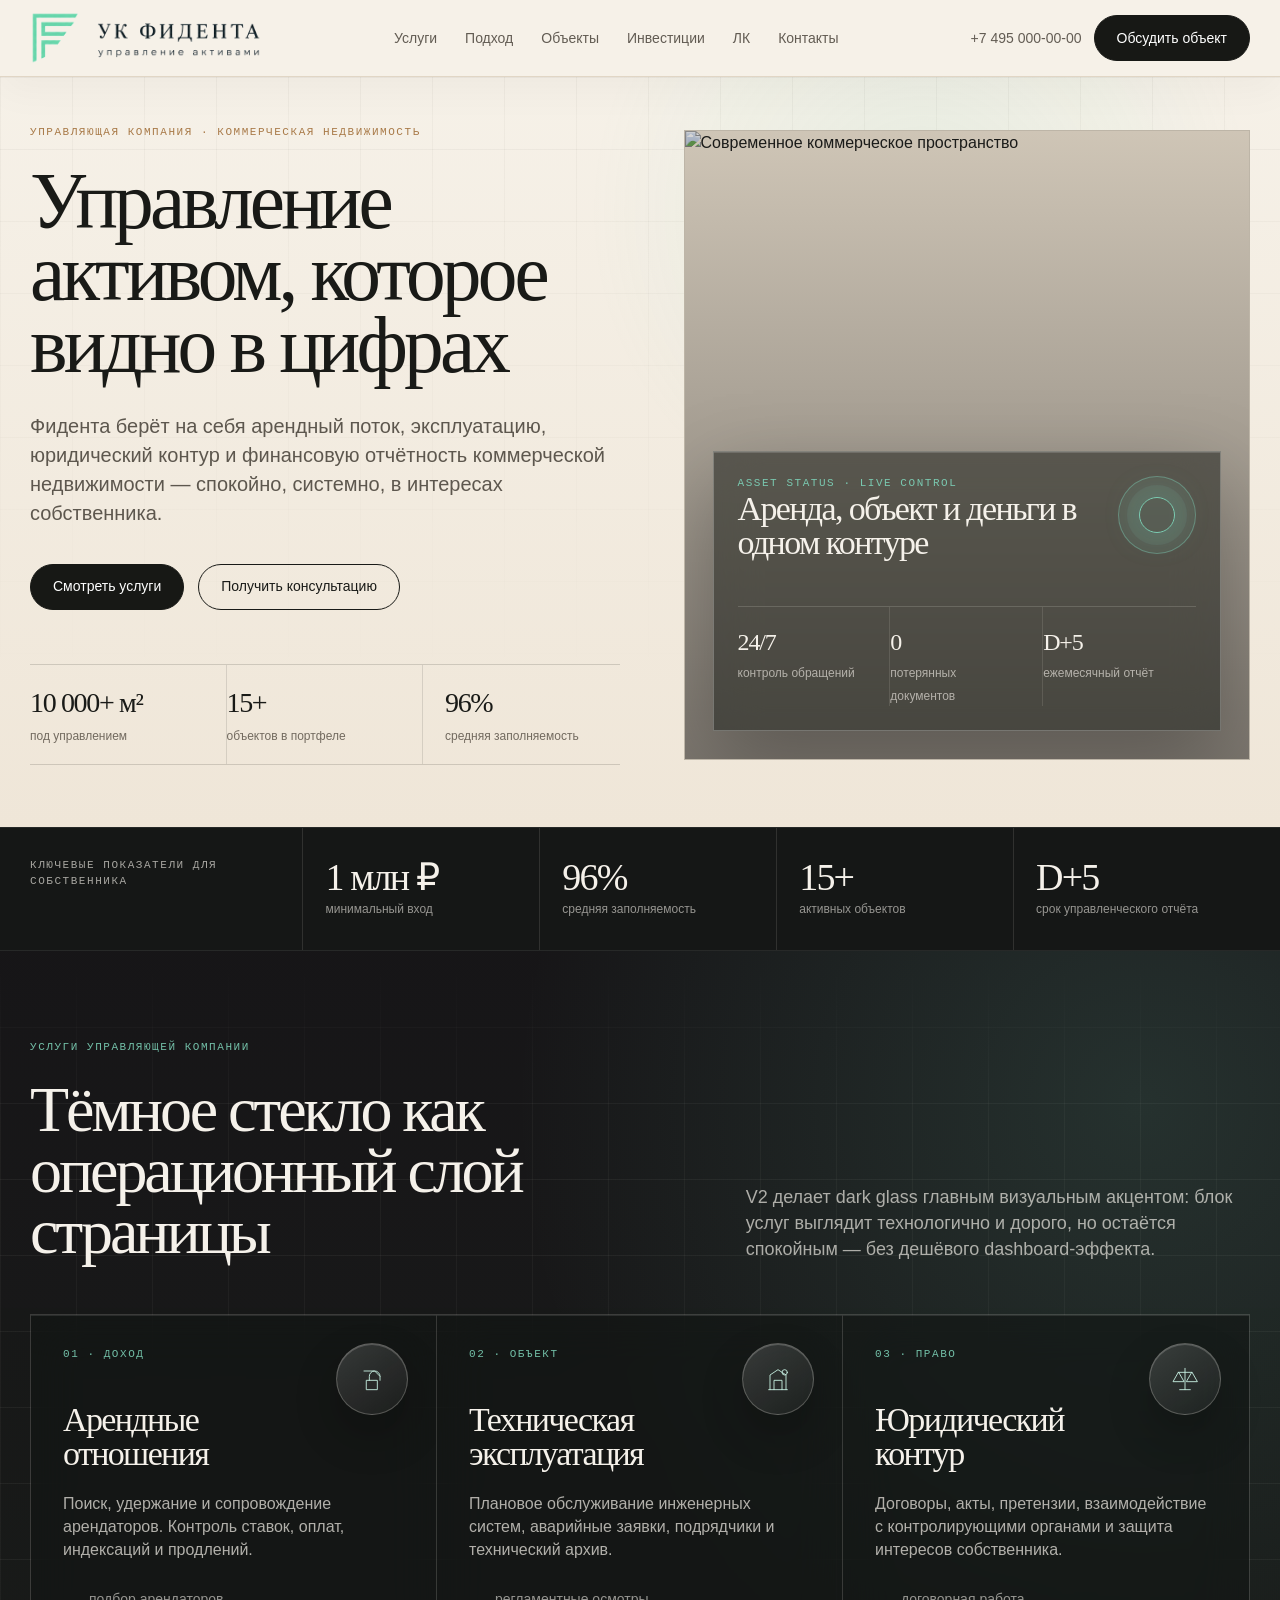
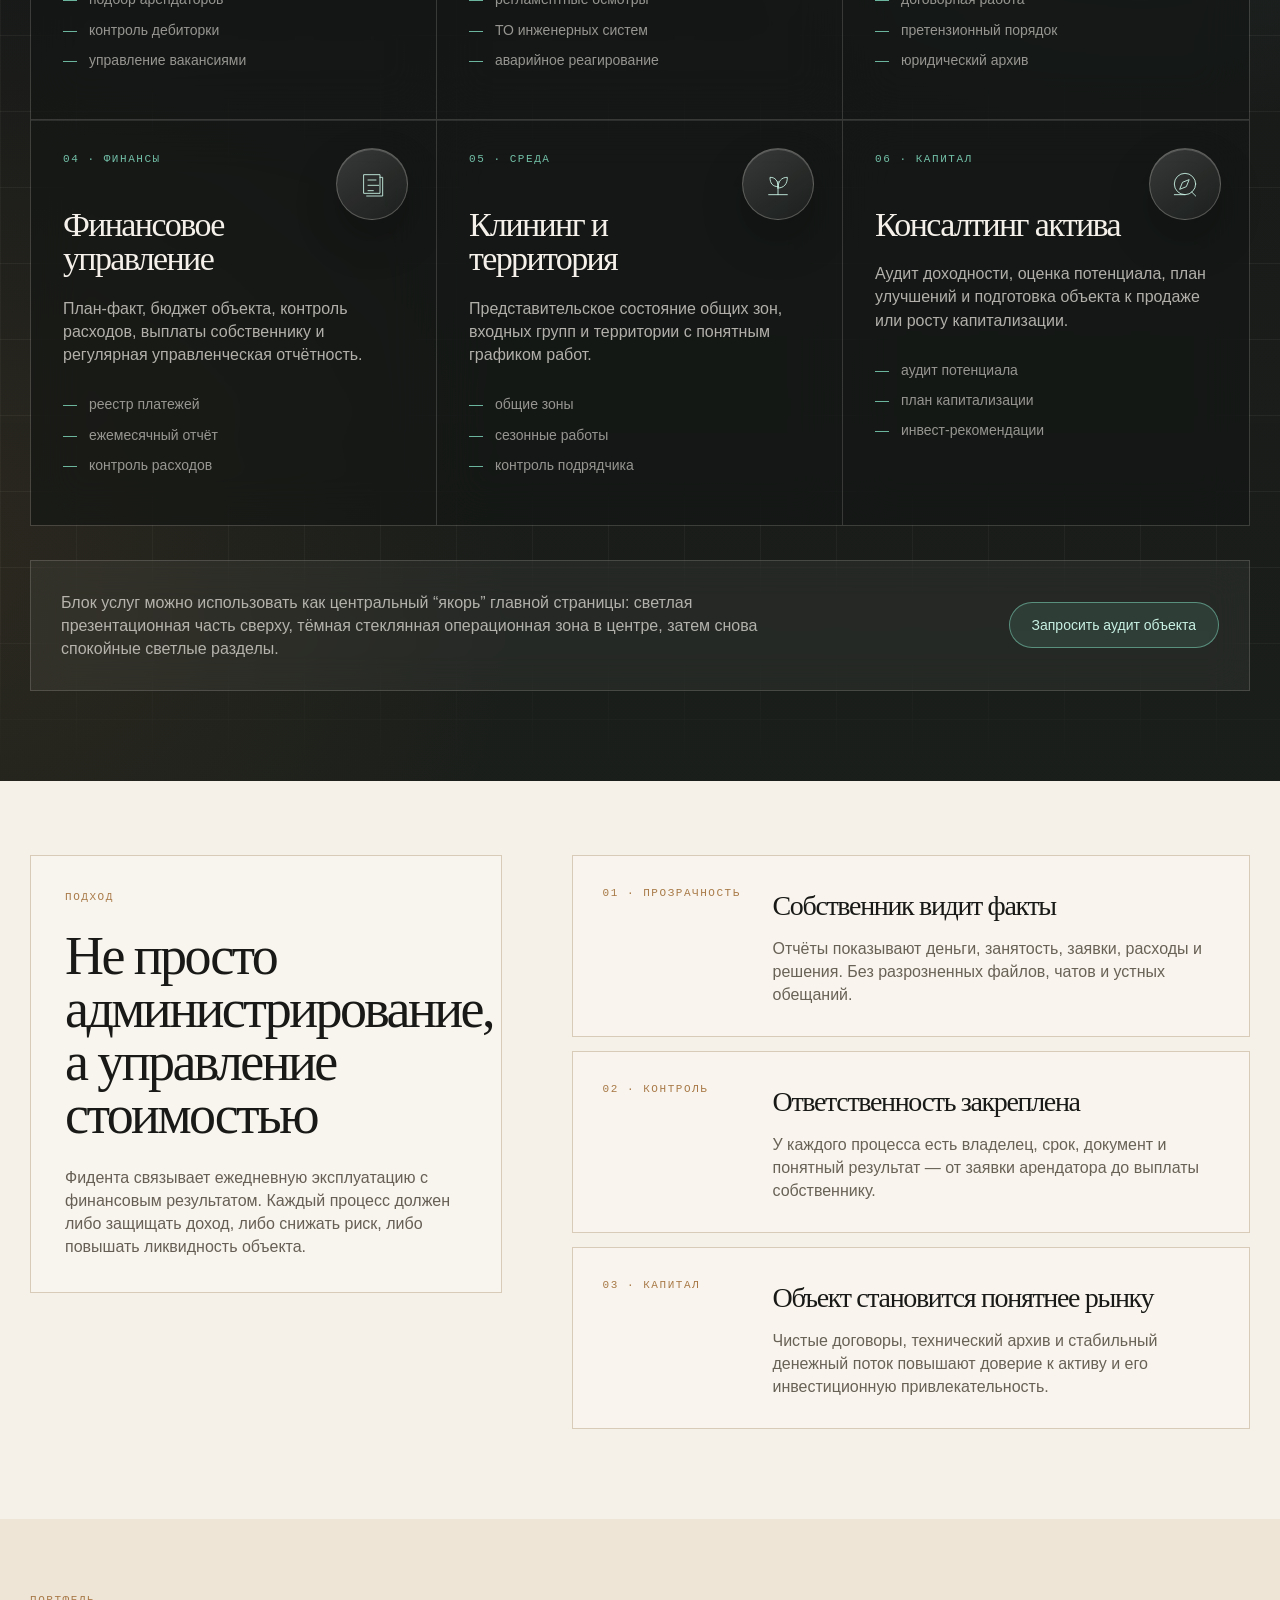
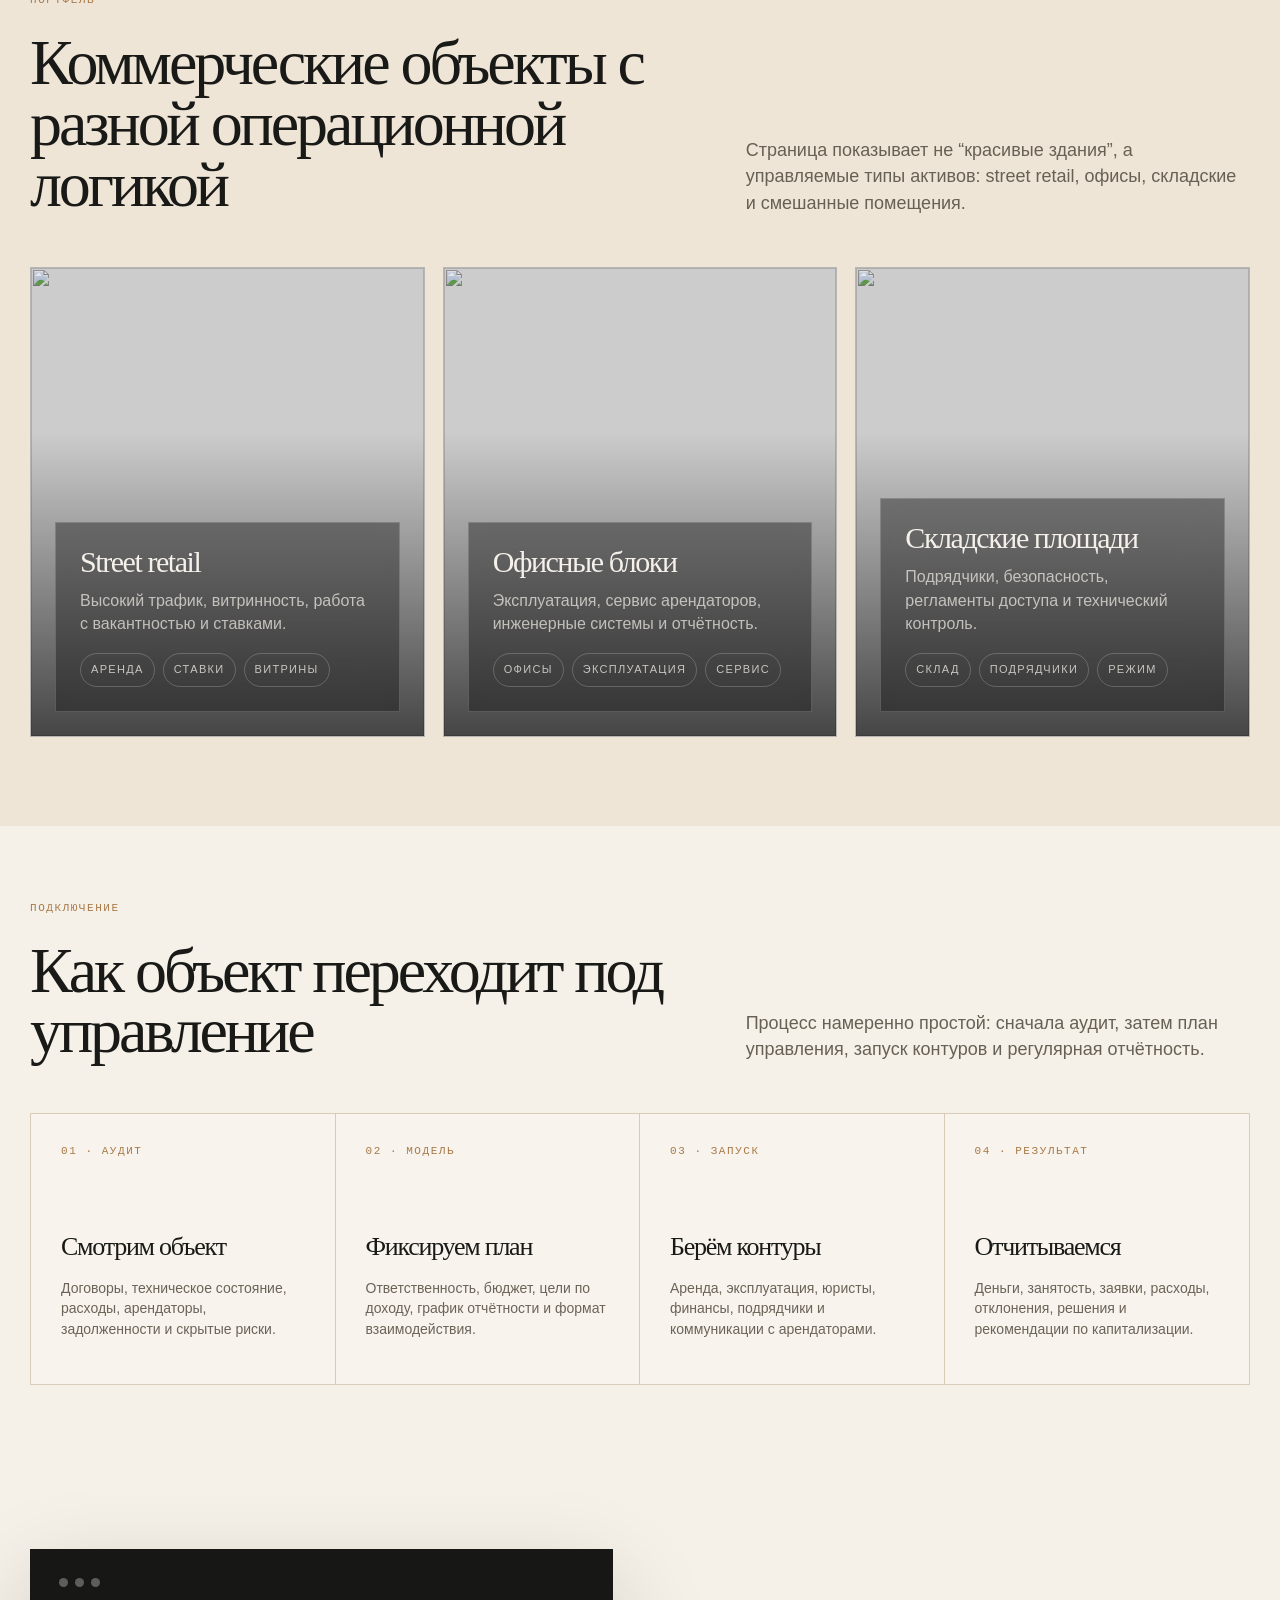
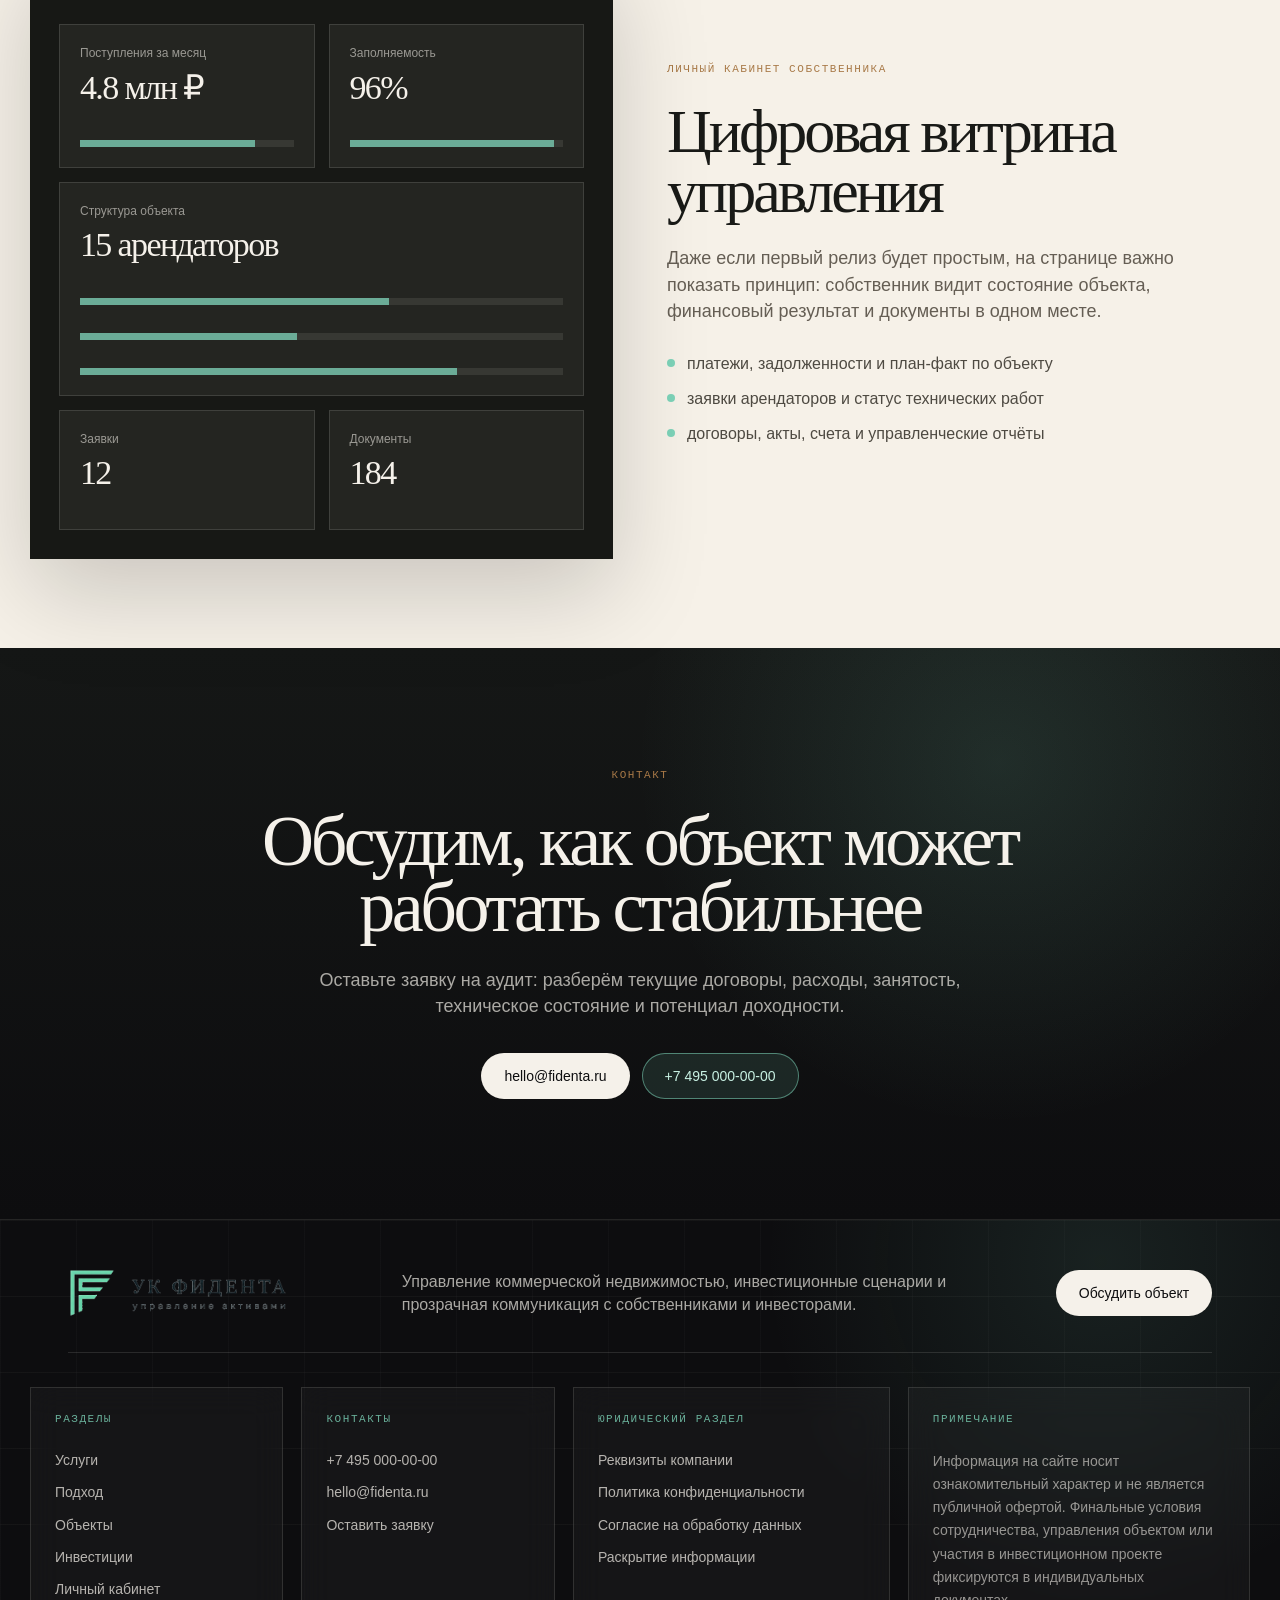
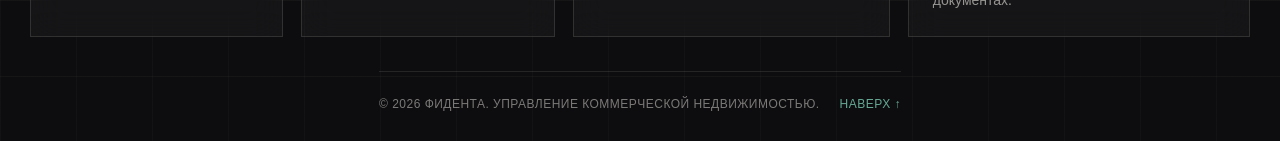
==== index.html @ cbfd3d3b "Add files via upload" ====
<!DOCTYPE html>

<html lang="ru">
<head>
<meta charset="utf-8"/>
<meta content="width=device-width, initial-scale=1" name="viewport"/>
<meta name="description" content="УК Фидента — управление коммерческой недвижимостью, инвестиционная логика объектов, сервис для собственников и инвесторов."/>
<title>Фидента — управление коммерческой недвижимостью</title>
<style>
:root{
  --dark:#0d0d0f; --dark2:#151716; --ink:#191a17; --paper:#f6f1e8; --paper2:#ebe2d4;
  --ivory:#f5f1ea; --muted:#736b5e; --line:#d8cbb8; --mint:#7dd3b8; --bronze:#a87947;
  --glass:rgba(18,22,20,.62); --glassLine:rgba(245,241,234,.16);
}
*{box-sizing:border-box} html{scroll-behavior:smooth} body{margin:0;background:var(--paper);color:var(--ink);font-family:Inter,Arial,sans-serif;line-height:1.45;-webkit-font-smoothing:antialiased} a{text-decoration:none;color:inherit} img{display:block;max-width:100%}
.serif{font-family:Georgia,'Times New Roman',serif;font-weight:400;letter-spacing:-.048em}.mono{font-family:ui-monospace,SFMono-Regular,Menlo,Consolas,monospace;text-transform:uppercase;letter-spacing:.14em;font-size:11px}.container{max-width:1320px;margin:0 auto;padding:0 30px}.btn{display:inline-flex;align-items:center;justify-content:center;gap:10px;min-height:46px;padding:0 22px;border-radius:999px;border:1px solid currentColor;font-size:14px}.btn.dark{background:#171815;color:#fff;border-color:#171815}.btn.light{background:var(--ivory);color:var(--dark);border-color:rgba(245,241,234,.7)}.btn.mint{background:rgba(125,211,184,.12);border-color:rgba(125,211,184,.55);color:#c8f1e3}
.nav{position:sticky;top:0;z-index:50;background:rgba(246,241,232,.78);backdrop-filter:blur(18px);-webkit-backdrop-filter:blur(18px);border-bottom:1px solid rgba(216,203,184,.72)}.nav-inner{height:76px;display:flex;align-items:center;justify-content:space-between;gap:28px}.brand{display:inline-flex;align-items:center;text-decoration:none}.brand img{display:block;width:232px;height:auto}.footer .brand img{width:220px}.links{display:flex;gap:28px;color:#625c53;font-size:14px}.links a:hover{color:#161713}.nav-cta{display:flex;align-items:center;gap:12px}.phone{font-size:14px;color:#625c53}
.hero{position:relative;overflow:hidden;background:radial-gradient(circle at 72% 18%,rgba(125,211,184,.13),transparent 30%),linear-gradient(180deg,var(--paper),#efe6d8)}.hero:before{content:"";position:absolute;inset:0;background-image:linear-gradient(rgba(25,26,23,.045) 1px,transparent 1px),linear-gradient(90deg,rgba(25,26,23,.035) 1px,transparent 1px);background-size:72px 72px;mask-image:linear-gradient(180deg,black,transparent 82%);pointer-events:none}.hero-grid{position:relative;display:grid;grid-template-columns:1.02fr .98fr;gap:70px;align-items:center;min-height:760px;padding:48px 30px 62px}.eyebrow{color:var(--bronze);margin-bottom:24px}h1{font-size:82px;line-height:.91;margin:0 0 30px;max-width:760px}.lead{font-size:20px;color:#5d574e;max-width:665px;margin:0 0 36px}.hero-actions{display:flex;gap:14px;flex-wrap:wrap}.hero-note{margin-top:54px;display:grid;grid-template-columns:repeat(3,1fr);max-width:680px;border-top:1px solid rgba(25,26,23,.16);border-bottom:1px solid rgba(25,26,23,.16)}.hero-note div{padding:18px 22px 18px 0;border-right:1px solid rgba(25,26,23,.12)}.hero-note div:last-child{border-right:0;padding-left:22px}.hero-note b{display:block;font-size:28px;font-weight:400}.hero-note span{font-size:12px;color:#726a5f}.visual{position:relative;min-height:650px;border:1px solid rgba(25,26,23,.14);overflow:hidden;background:#d9cfbf}.visual img{position:absolute;inset:0;width:100%;height:100%;object-fit:cover;filter:saturate(.72) contrast(.95) brightness(.9)}.visual:after{content:"";position:absolute;inset:0;background:linear-gradient(180deg,rgba(13,13,15,.05),rgba(13,13,15,.46))}.glass-panel{position:absolute;z-index:2;left:28px;right:28px;bottom:28px;padding:24px;border:1px solid rgba(255,255,255,.26);background:rgba(20,23,20,.52);color:var(--ivory);backdrop-filter:blur(22px) saturate(1.2);-webkit-backdrop-filter:blur(22px) saturate(1.2);box-shadow:0 30px 80px rgba(0,0,0,.28),inset 0 1px 0 rgba(255,255,255,.14)}.glass-panel-top{display:flex;justify-content:space-between;align-items:flex-start;gap:20px;margin-bottom:46px}.glass-panel .mono{color:rgba(125,211,184,.92)}.glass-panel h3{font-size:34px;line-height:1;margin:0;max-width:360px}.signal{width:78px;height:78px;border-radius:50%;border:1px solid rgba(125,211,184,.4);display:grid;place-items:center;background:rgba(125,211,184,.08)}.signal:before{content:"";width:34px;height:34px;border-radius:50%;border:1px solid rgba(125,211,184,.95);box-shadow:0 0 0 12px rgba(125,211,184,.09),0 0 36px rgba(125,211,184,.28)}.panel-row{display:grid;grid-template-columns:repeat(3,1fr);border-top:1px solid rgba(245,241,234,.16)}.panel-row div{padding:18px 18px 0 0;border-right:1px solid rgba(245,241,234,.12)}.panel-row div:last-child{border-right:0}.panel-row b{display:block;font-size:24px;font-weight:400}.panel-row span{font-size:12px;color:rgba(245,241,234,.62)}
.strip{background:#151716;color:var(--ivory);border-top:1px solid rgba(255,255,255,.08);border-bottom:1px solid rgba(255,255,255,.08)}.strip-inner{display:grid;grid-template-columns:1.15fr repeat(4,1fr);align-items:stretch}.strip-title{padding:30px 34px 30px 0;color:rgba(245,241,234,.66)}.metric{padding:30px 22px;border-left:1px solid rgba(245,241,234,.12)}.metric b{display:block;font-size:38px;font-weight:400;line-height:1}.metric span{font-size:12px;color:rgba(245,241,234,.58)}
.section{padding:112px 0}.section-head{display:grid;grid-template-columns:.95fr .75fr;gap:90px;align-items:end;margin-bottom:54px}.section-head h2{font-size:68px;line-height:.95;margin:0}.section-head p{font-size:18px;color:#676054;margin:0}.dark-glass{position:relative;overflow:hidden;background:linear-gradient(180deg,rgba(13,13,15,.96),rgba(19,23,20,.97)),url('https://images.unsplash.com/photo-1486406146926-c627a92ad1ab?auto=format&fit=crop&w=2200&q=80') center/cover;color:var(--ivory)}.dark-glass:before{content:"";position:absolute;inset:0;background-image:linear-gradient(rgba(245,241,234,.055) 1px,transparent 1px),linear-gradient(90deg,rgba(245,241,234,.045) 1px,transparent 1px);background-size:76px 76px;mask-image:linear-gradient(180deg,transparent,black 12%,black 88%,transparent);pointer-events:none}.dark-glass:after{content:"";position:absolute;inset:-20%;background:radial-gradient(circle at 78% 22%,rgba(125,211,184,.14),transparent 30%),radial-gradient(circle at 12% 75%,rgba(168,121,71,.12),transparent 26%);pointer-events:none}.dark-glass .container{position:relative;z-index:1}.dark-glass .section-head p{color:rgba(245,241,234,.67)}.dark-glass .eyebrow{color:rgba(125,211,184,.9)}.services-grid{display:grid;grid-template-columns:repeat(3,1fr);border:1px solid var(--glassLine)}.service{position:relative;min-height:405px;padding:32px;background:var(--glass);border-right:1px solid var(--glassLine);border-bottom:1px solid var(--glassLine);backdrop-filter:blur(24px) saturate(1.16);-webkit-backdrop-filter:blur(24px) saturate(1.16);box-shadow:inset 0 1px 0 rgba(255,255,255,.1);transition:.25s ease}.service:nth-child(3n){border-right:0}.service:nth-last-child(-n+3){border-bottom:0}.service:hover{background:rgba(25,31,28,.74);transform:translateY(-4px)}.service-no{color:rgba(125,211,184,.9);margin-bottom:40px}.service h3{font-size:34px;line-height:1.02;margin:0 80px 20px 0}.service p{color:rgba(245,241,234,.7);margin:0 0 28px;max-width:390px}.service ul{list-style:none;padding:0;margin:0;display:grid;gap:10px;color:rgba(245,241,234,.58);font-size:14px}.service li:before{content:"—";margin-right:12px;color:rgba(125,211,184,.86)}.icon{position:absolute;top:28px;right:28px;width:72px;height:72px;border-radius:50%;display:grid;place-items:center;border:1px solid rgba(245,241,234,.25);background:linear-gradient(145deg,rgba(255,255,255,.15),rgba(255,255,255,.035));box-shadow:inset 0 1px 0 rgba(255,255,255,.18),0 20px 44px rgba(0,0,0,.22)}.icon svg{width:32px;height:32px;stroke:#c8f1e3;fill:none;stroke-width:1.35;stroke-linecap:round;stroke-linejoin:round}.dark-cta{margin-top:34px;display:flex;justify-content:space-between;gap:30px;align-items:center;padding:30px;border:1px solid rgba(245,241,234,.16);background:rgba(255,255,255,.05);backdrop-filter:blur(18px)}.dark-cta p{margin:0;color:rgba(245,241,234,.68);max-width:720px}
.about-grid{display:grid;grid-template-columns:.82fr 1.18fr;gap:70px;align-items:start}.about-card{position:sticky;top:104px;padding:34px;border:1px solid var(--line);background:rgba(255,255,255,.25)}.about-card h2{font-size:54px;line-height:.98;margin:0 0 24px}.about-card p{color:#665f55;margin:0}.principles{display:grid;gap:14px}.principle{display:grid;grid-template-columns:140px 1fr;gap:30px;padding:30px;border:1px solid var(--line);background:rgba(255,255,255,.25)}.principle .mono{color:var(--bronze)}.principle h3{font-size:28px;margin:0 0 10px}.principle p{margin:0;color:#686156}
.portfolio{background:#eee5d7}.portfolio-grid{display:grid;grid-template-columns:1fr 1fr 1fr;gap:18px}.object{min-height:470px;position:relative;overflow:hidden;background:#ccc;border:1px solid rgba(25,26,23,.12)}.object img{width:100%;height:100%;object-fit:cover;filter:saturate(.72) brightness(.9)}.object:after{content:"";position:absolute;inset:0;background:linear-gradient(180deg,transparent 35%,rgba(0,0,0,.66))}.object-info{position:absolute;left:24px;right:24px;bottom:24px;z-index:1;color:var(--ivory);padding:24px;border:1px solid rgba(255,255,255,.18);background:rgba(13,13,15,.38);backdrop-filter:blur(18px)}.object-info h3{font-size:30px;line-height:1;margin:0 0 12px}.object-info p{margin:0 0 18px;color:rgba(245,241,234,.7)}.chips{display:flex;gap:8px;flex-wrap:wrap}.chip{font-size:11px;text-transform:uppercase;letter-spacing:.12em;border:1px solid rgba(245,241,234,.22);padding:8px 10px;border-radius:999px;color:rgba(245,241,234,.75)}
.process-grid{display:grid;grid-template-columns:repeat(4,1fr);border:1px solid var(--line)}.step{min-height:270px;padding:30px;border-right:1px solid var(--line);background:rgba(255,255,255,.22)}.step:last-child{border-right:0}.step .mono{color:var(--bronze);margin-bottom:68px}.step h3{font-size:26px;margin:0 0 12px}.step p{font-size:14px;color:#6b6358;margin:0}.cabinet{display:grid;grid-template-columns:1fr 1fr;gap:54px;align-items:center}.screen{position:relative;padding:28px;border:1px solid rgba(25,26,23,.12);background:#171815;box-shadow:0 34px 90px rgba(0,0,0,.18)}.screen-top{height:24px;display:flex;gap:7px;margin-bottom:22px}.dot{width:9px;height:9px;border-radius:50%;background:rgba(245,241,234,.32)}.dash{display:grid;gap:14px}.dash-row{display:grid;grid-template-columns:1fr 1fr;gap:14px}.dash-card{min-height:120px;padding:20px;border:1px solid rgba(245,241,234,.13);background:rgba(245,241,234,.055);color:var(--ivory)}.dash-card.large{min-height:190px}.dash-card b{font-size:34px;font-weight:400}.dash-card span{display:block;color:rgba(245,241,234,.57);font-size:12px}.bar{height:7px;background:rgba(245,241,234,.09);margin-top:28px;overflow:hidden}.bar i{display:block;height:100%;background:rgba(125,211,184,.75)}.cabinet-text h2{font-size:62px;line-height:.96;margin:0 0 24px}.cabinet-text p{color:#655e54;font-size:18px;max-width:560px}.feature-list{display:grid;gap:12px;margin-top:28px}.feature{display:flex;gap:12px;align-items:flex-start;color:#4e4a42}.feature:before{content:"";width:8px;height:8px;border-radius:50%;background:var(--mint);margin-top:7px;flex:0 0 auto}
.final{padding:120px 0;background:radial-gradient(circle at 78% 20%,rgba(125,211,184,.13),transparent 33%),linear-gradient(180deg,#151716,#0d0d0f);color:var(--ivory);text-align:center}.final h2{font-size:72px;line-height:.92;margin:0 auto 26px;max-width:900px}.final p{margin:0 auto 34px;max-width:680px;color:rgba(245,241,234,.68);font-size:18px}.final-actions{display:flex;justify-content:center;gap:12px;flex-wrap:wrap}.footer{background:#0d0d0f;color:rgba(245,241,234,.62);border-top:1px solid rgba(245,241,234,.1);position:relative;overflow:hidden}.footer:before{content:"";position:absolute;inset:0;background:radial-gradient(circle at 86% 8%,rgba(125,211,184,.1),transparent 28%),linear-gradient(rgba(245,241,234,.035) 1px,transparent 1px),linear-gradient(90deg,rgba(245,241,234,.025) 1px,transparent 1px);background-size:auto,76px 76px,76px 76px;pointer-events:none}.footer-inner{position:relative;z-index:1;padding:48px 30px 28px;display:grid;gap:34px}.footer-top{display:grid;grid-template-columns:300px 1fr auto;gap:34px;align-items:center;padding-bottom:34px;border-bottom:1px solid rgba(245,241,234,.12)}.footer .brand{color:var(--ivory)}.footer-brand img{width:220px}.footer-lead{margin:0;max-width:620px;color:rgba(245,241,234,.68);font-size:16px}.footer-btn{white-space:nowrap}.footer-grid{display:grid;grid-template-columns:1fr 1fr 1.25fr 1.35fr;gap:18px}.footer-col{min-height:188px;padding:24px;border:1px solid rgba(245,241,234,.12);background:rgba(255,255,255,.035);backdrop-filter:blur(16px)}.footer-col .mono{color:rgba(125,211,184,.82);margin-bottom:22px}.footer-col a{display:block;width:max-content;max-width:100%;margin:0 0 12px;color:rgba(245,241,234,.72);font-size:14px;transition:.2s ease}.footer-col a:hover{color:var(--ivory);transform:translateX(3px)}.footer-note p{margin:0;color:rgba(245,241,234,.58);font-size:14px;line-height:1.65}.footer-bottom{display:flex;justify-content:space-between;gap:20px;align-items:center;padding-top:24px;border-top:1px solid rgba(245,241,234,.1);font-size:12px;letter-spacing:.04em;text-transform:uppercase;color:rgba(245,241,234,.48)}.footer-bottom a{color:rgba(125,211,184,.78)}
@media(max-width:1050px){.footer-top,.footer-grid{grid-template-columns:1fr}.footer-col{min-height:auto}.footer-bottom{display:grid}.links,.phone{display:none}.hero-grid,.section-head,.about-grid,.cabinet{grid-template-columns:1fr}.hero-grid{min-height:auto}.visual{min-height:560px}.strip-inner{grid-template-columns:1fr 1fr}.strip-title{grid-column:1/-1}.services-grid,.portfolio-grid{grid-template-columns:1fr}.service,.service:nth-child(3n){border-right:0}.service:nth-last-child(-n+3){border-bottom:1px solid var(--glassLine)}.service:last-child{border-bottom:0}.process-grid{grid-template-columns:1fr}.step{border-right:0;border-bottom:1px solid var(--line)}.step:last-child{border-bottom:0}.about-card{position:relative;top:auto}h1{font-size:58px}.section-head h2,.final h2{font-size:48px}.cabinet-text h2{font-size:46px}.hero-note{grid-template-columns:1fr}.hero-note div{border-right:0;border-bottom:1px solid rgba(25,26,23,.12)}.hero-note div:last-child{border-bottom:0;padding-left:0}.dark-cta{display:block}.dark-cta .btn{margin-top:22px}}
@media(max-width:620px){.footer-inner{padding:34px 20px 24px}.footer-top{gap:20px}.footer-brand img{width:184px}.footer-col{padding:20px}.container{padding:0 20px}.hero-grid{padding-left:20px;padding-right:20px}.nav-inner{height:68px}.brand img{width:184px}.footer .brand img{width:184px}.nav-cta .btn{display:none}h1{font-size:44px}.lead{font-size:18px}.visual{min-height:500px}.panel-row{grid-template-columns:1fr}.panel-row div{border-right:0;border-bottom:1px solid rgba(245,241,234,.12);padding:14px 0}.panel-row div:last-child{border-bottom:0}.section{padding:82px 0}.service{min-height:auto}.service h3{font-size:30px}.principle{grid-template-columns:1fr}.footer-inner{display:grid}}

/* Step 2: unified clickable navigation and mobile optimisation */
.nav{box-shadow:0 14px 40px rgba(25,26,23,.035)}
.links a,.nav-cta a,.footer a,.mobile-nav a{transition:color .2s ease,border-color .2s ease,background .2s ease,opacity .2s ease}
.links a[aria-current="page"],.mobile-nav a[aria-current="page"]{color:#161713;font-weight:600}
.nav-cta .btn{white-space:nowrap}
.mobile-nav{display:none}
.skip-link{position:absolute;left:18px;top:-60px;z-index:100;background:#171815;color:#fff;padding:12px 16px;border-radius:999px;transition:top .2s ease}.skip-link:focus{top:14px}
@media(max-width:1050px){
  .nav{position:sticky;top:0}.nav-inner{height:74px}.links{display:none}.phone{display:none}.nav-cta{margin-left:auto}.nav-cta .btn{min-height:40px;padding:0 16px;font-size:13px}
  .mobile-nav{position:sticky;top:74px;z-index:49;display:flex;gap:8px;overflow-x:auto;padding:10px max(20px,calc((100vw - 1320px)/2 + 30px));background:rgba(246,241,232,.92);border-bottom:1px solid rgba(216,203,184,.72);backdrop-filter:blur(18px);-webkit-backdrop-filter:blur(18px);scrollbar-width:none}.mobile-nav::-webkit-scrollbar{display:none}
  .mobile-nav a{flex:0 0 auto;min-height:38px;display:inline-flex;align-items:center;justify-content:center;border:1px solid rgba(25,26,23,.13);border-radius:999px;padding:0 14px;font-size:13px;color:#625c53;background:rgba(255,255,255,.22)}
  .mobile-nav a[aria-current="page"],.mobile-nav a:hover{color:#161713;border-color:rgba(25,26,23,.32);background:rgba(255,255,255,.46)}
  .mobile-nav a.mobile-strong{background:#171815;color:#fff;border-color:#171815}
}
@media(max-width:620px){
  .nav-inner{height:66px;gap:12px}.brand img{width:184px}.nav-cta .btn{display:inline-flex;min-height:38px;padding:0 13px;font-size:12px}.mobile-nav{top:66px;padding:9px 20px}.mobile-nav a{min-height:36px;padding:0 12px;font-size:12px}
}
@media(max-width:390px){.brand img{width:166px}.nav-cta .btn{padding:0 11px}.mobile-nav{gap:6px}}



/* Step 3: desktop and mobile spacing polish */
:root{--site-max:1320px;--section-y:clamp(82px,7vw,112px);--section-y-tight:clamp(66px,5.8vw,92px)}
.container{max-width:var(--site-max)!important}
.section{padding:var(--section-y) 0!important}
.section-head{gap:clamp(34px,6vw,90px)!important;margin-bottom:clamp(34px,4vw,54px)!important}
.section-head h2{font-size:clamp(44px,5vw,68px)!important}
h1{font-size:clamp(52px,6.2vw,82px)!important}
.lead{max-width:680px}
.btn{transition:transform .2s ease,background .2s ease,border-color .2s ease,color .2s ease}
.btn:hover{transform:translateY(-2px)}
.nav-inner{max-width:var(--site-max)}
.links{align-items:center;white-space:nowrap}
.links a{padding:8px 0}
.footer-top,.footer-grid,.footer-bottom{max-width:var(--site-max);margin-left:auto;margin-right:auto}
img{height:auto}
@media(min-width:1051px){
  .nav-inner{height:76px}
  .mobile-nav{display:none!important}
  .section + .section{padding-top:var(--section-y-tight)!important}
}
@media(max-width:1050px){
  h1{font-size:clamp(44px,8vw,58px)!important}
  .section-head{grid-template-columns:1fr!important}
  .section-head p{max-width:760px}
  .section{padding:86px 0!important}
}
@media(max-width:620px){
  .container{padding-left:20px!important;padding-right:20px!important}
  h1{font-size:clamp(40px,11vw,44px)!important;line-height:.94!important}
  .section{padding:74px 0!important}
  .section-head h2{font-size:clamp(38px,10vw,48px)!important;line-height:.98!important}
  .lead{font-size:17px!important}
  .btn{min-height:44px;padding-left:18px;padding-right:18px}
  .nav-inner{padding-left:20px!important;padding-right:20px!important}
}
@media(max-width:390px){
  .brand img{width:166px!important}
  .nav-cta .btn{padding-left:11px!important;padding-right:11px!important}
}

@media(min-width:1051px){
  .hero-grid{gap:clamp(44px,5vw,70px);min-height:clamp(680px,82vh,760px)}
  .visual{min-height:clamp(580px,70vh,650px)}
  .services-grid,.portfolio-grid,.process-grid{align-items:stretch}
}
@media(max-width:1050px){.hero-grid{gap:42px}.visual{min-height:520px}.strip-inner{grid-template-columns:repeat(2,1fr)!important}}
@media(max-width:620px){.hero-grid{gap:32px}.visual{min-height:460px}.strip-inner{grid-template-columns:1fr!important}.metric{border-left:0;border-top:1px solid rgba(245,241,234,.12)}}


/* Step 4: unified CTA/footer system */
.footer{background:#0d0d0f;color:rgba(245,241,234,.62);border-top:1px solid rgba(245,241,234,.1);position:relative;overflow:hidden}.footer:before{content:"";position:absolute;inset:0;background:radial-gradient(circle at 86% 8%,rgba(125,211,184,.1),transparent 28%),linear-gradient(rgba(245,241,234,.035) 1px,transparent 1px),linear-gradient(90deg,rgba(245,241,234,.025) 1px,transparent 1px);background-size:auto,76px 76px,76px 76px;pointer-events:none}.footer-inner{position:relative;z-index:1;padding:48px 30px 28px;display:grid;gap:34px}.footer-top{display:grid;grid-template-columns:300px 1fr auto;gap:34px;align-items:center;padding-bottom:34px;border-bottom:1px solid rgba(245,241,234,.12)}.footer .brand{color:var(--ivory)}.footer-brand img{width:220px}.footer-lead{margin:0;max-width:620px;color:rgba(245,241,234,.68);font-size:16px}.footer-btn{white-space:nowrap}.footer-grid{display:grid;grid-template-columns:1fr 1fr 1.25fr 1.35fr;gap:18px}.footer-col{min-height:188px;padding:24px;border:1px solid rgba(245,241,234,.12);background:rgba(255,255,255,.035);backdrop-filter:blur(16px);-webkit-backdrop-filter:blur(16px)}.footer-col .mono{color:rgba(125,211,184,.82);margin-bottom:22px}.footer-col a{display:block;width:max-content;max-width:100%;margin:0 0 12px;color:rgba(245,241,234,.72);font-size:14px;transition:.2s ease}.footer-col a:hover{color:var(--ivory);transform:translateX(3px)}.footer-note p{margin:0;color:rgba(245,241,234,.58);font-size:14px;line-height:1.65}.footer-bottom{display:flex;justify-content:space-between;gap:20px;align-items:center;padding-top:24px;border-top:1px solid rgba(245,241,234,.1);font-size:12px;letter-spacing:.04em;text-transform:uppercase;color:rgba(245,241,234,.48)}.footer-bottom a{color:rgba(125,211,184,.78)}
a[aria-current="page"]{color:var(--dark);font-weight:600}.mobile-nav a[aria-current="page"]{background:rgba(25,26,23,.08)}
@media(max-width:1050px){.footer-top,.footer-grid{grid-template-columns:1fr}.footer-col{min-height:auto}.footer-bottom{display:grid}.footer-inner{padding-left:20px;padding-right:20px}.footer-btn{width:max-content}}
@media(max-width:620px){.footer-top{gap:22px}.footer-brand img{width:184px}.footer-grid{gap:12px}.footer-col{padding:20px}.footer-bottom{font-size:11px}.footer-btn{width:100%}}


/* Step 5: final mobile cards and CTA polish */
*{min-width:0}
.hero-actions,.final-actions{align-items:center}
.footer-btn{white-space:nowrap}
.card,.service,.principle,.step,.object,.object-card,.thesis,.model-step,.feature,.flow-item,.doc-item,.asset-card,.kpi,.panel,.metric,.footer-col{overflow-wrap:anywhere}
.footer a,.mobile-nav a,.btn{-webkit-tap-highlight-color:transparent}
@media(max-width:1050px){
  .hero-actions,.final-actions{gap:10px}
  .dark-cta,.footer-top{align-items:flex-start}
  .strip-inner{grid-template-columns:1fr 1fr!important}
  .strip-title{grid-column:1/-1!important}
  .metric{min-height:auto}
  .footer-grid{grid-template-columns:repeat(2,minmax(0,1fr))!important}
  .footer-bottom{gap:14px}
  .visual,.invest-visual,.cabinet-shell,.screen{max-width:100%}
}
@media(max-width:760px){
  .hero-actions,.final-actions{display:grid!important;grid-template-columns:1fr!important;width:100%}
  .hero-actions .btn,.final-actions .btn,.dark-cta .btn,.footer-btn,.request-inner .btn,.sticky-card .btn{width:100%;justify-content:center;text-align:center}
  .dark-cta{padding:24px!important}
  .footer-grid{grid-template-columns:1fr!important}
  .footer-col{padding:20px!important}
  .footer-top{grid-template-columns:1fr!important}
  .footer-lead{max-width:100%}
}
@media(max-width:620px){
  body{overflow-x:hidden}
  .nav{overflow:visible}
  .mobile-nav{overscroll-behavior-x:contain}
  .hero-note,.invest-note,.panel-row,.deal-row,.asset-row,.kpi-grid,.dash-row,.dash-grid,.object-grid,.portfolio-grid,.process-grid,.services-grid,.feature-grid,.flow,.docs-layout,.layout,.cabinet,.cabinet-grid,.risk-layout,.model-grid,.asset-grid,.thesis-grid{gap:12px!important}
  .visual,.invest-visual{min-height:420px!important}
  .cabinet-shell,.screen{padding:18px!important;border-radius:0!important}
  .glass-panel,.deal-card{left:18px!important;right:18px!important;bottom:18px!important;padding:20px!important}
  .glass-panel-top,.deal-top{margin-bottom:28px!important}
  .glass-panel h3,.deal-card h3{font-size:clamp(26px,8vw,32px)!important}
  .panel-row b,.deal-row b,.metric b{font-size:clamp(23px,7vw,32px)!important}
  .service,.thesis,.feature,.principle,.step,.flow-item,.object-info,.docs-panel,.request-inner,.sticky-card,.risk-panel,.model-card,.asset-card,.footer-col{padding:22px!important}
  .object,.object-card{min-height:360px!important}
  .object-info{left:16px!important;right:16px!important;bottom:16px!important}
  .section-head{margin-bottom:28px!important}
  .final{padding:82px 0!important}
  .final h2{font-size:clamp(38px,10vw,48px)!important}
  .footer-inner{padding-left:0!important;padding-right:0!important}
  .footer-bottom{display:grid!important;grid-template-columns:1fr!important;text-align:left}
}
@media(max-width:430px){
  .brand img,.footer-brand img{width:168px!important}
  .nav-cta .btn{font-size:11px!important;padding:0 10px!important}
  .mobile-nav{padding-left:16px!important;padding-right:16px!important}
  .mobile-nav a{font-size:11px!important;padding:0 11px!important}
  .container{padding-left:16px!important;padding-right:16px!important}
  .hero-grid,.invest-hero-grid,.lk-hero-grid{padding-left:16px!important;padding-right:16px!important}
  .visual,.invest-visual{min-height:390px!important}
  .glass-panel,.deal-card{left:14px!important;right:14px!important;bottom:14px!important;padding:18px!important}
  .footer-col{padding:18px!important}
}

</style>
</head>
<body id="top">
<header class="nav"><div class="container nav-inner"><a aria-current="page" aria-label="Фидента — на главную" class="brand" href="index.html"><img alt="УК Фидента — управление активами" src="[data-uri]"/></a><nav aria-label="Навигация" class="links"><a href="#services">Услуги</a><a href="#about">Подход</a><a href="#portfolio">Объекты</a><a href="invest.html">Инвестиции</a><a href="lk.html">ЛК</a><a href="#contact">Контакты</a></nav><div class="nav-cta"><a class="phone" href="tel:+74950000000">+7 495 000-00-00</a><a class="btn dark" href="#contact">Обсудить объект</a></div></div></header>
<nav aria-label="Мобильная навигация" class="mobile-nav"><a aria-current="page" href="index.html">Главная</a><a href="#services">Услуги</a><a href="#portfolio">Объекты</a><a href="invest.html">Инвестиции</a><a href="lk.html">ЛК</a><a class="mobile-strong" href="#contact">Заявка</a></nav>
<main>
<section class="hero"><div class="container hero-grid"><div><div class="eyebrow mono">управляющая компания · коммерческая недвижимость</div><h1 class="serif">Управление активом, которое видно в цифрах</h1><p class="lead">Фидента берёт на себя арендный поток, эксплуатацию, юридический контур и финансовую отчётность коммерческой недвижимости — спокойно, системно, в интересах собственника.</p><div class="hero-actions"><a class="btn dark" href="#services">Смотреть услуги</a><a class="btn" href="#contact">Получить консультацию</a></div><div class="hero-note"><div><b class="serif">10 000+ м²</b><span>под управлением</span></div><div><b class="serif">15+</b><span>объектов в портфеле</span></div><div><b class="serif">96%</b><span>средняя заполняемость</span></div></div></div><div class="visual"><img alt="Современное коммерческое пространство" src="https://images.unsplash.com/photo-1497366754035-f200968a6e72?auto=format&amp;fit=crop&amp;w=1400&amp;q=80"/><div class="glass-panel"><div class="glass-panel-top"><div><div class="mono">asset status · live control</div><h3 class="serif">Аренда, объект и деньги в одном контуре</h3></div><div class="signal"></div></div><div class="panel-row"><div><b class="serif">24/7</b><span>контроль обращений</span></div><div><b class="serif">0</b><span>потерянных документов</span></div><div><b class="serif">D+5</b><span>ежемесячный отчёт</span></div></div></div></div></div></section>
<section class="strip"><div class="container strip-inner"><div class="strip-title mono">ключевые показатели для собственника</div><div class="metric"><b class="serif">1 млн ₽</b><span>минимальный вход</span></div><div class="metric"><b class="serif">96%</b><span>средняя заполняемость</span></div><div class="metric"><b class="serif">15+</b><span>активных объектов</span></div><div class="metric"><b class="serif">D+5</b><span>срок управленческого отчёта</span></div></div></section>
<section class="section dark-glass" id="services"><div class="container"><div class="section-head"><div><div class="eyebrow mono">услуги управляющей компании</div><h2 class="serif">Тёмное стекло как операционный слой страницы</h2></div><p>V2 делает dark glass главным визуальным акцентом: блок услуг выглядит технологично и дорого, но остаётся спокойным — без дешёвого dashboard-эффекта.</p></div><div class="services-grid">
<article class="service"><div class="icon"><svg viewbox="0 0 48 48"><path d="M16 26h16v14H16z"></path><path d="M20 26v-6a8 8 0 0 1 16 0v6"></path><path d="M12 12h16l8 8"></path></svg></div><div class="service-no mono">01 · доход</div><h3 class="serif">Арендные отношения</h3><p>Поиск, удержание и сопровождение арендаторов. Контроль ставок, оплат, индексаций и продлений.</p><ul><li>подбор арендаторов</li><li>контроль дебиторки</li><li>управление вакансиями</li></ul></article>
<article class="service"><div class="icon"><svg viewbox="0 0 48 48"><path d="M12 40V18l12-8 12 8v22"></path><path d="M18 40V26h12v14"></path><path d="M10 40h28"></path><circle cx="34" cy="14" r="4"></circle></svg></div><div class="service-no mono">02 · объект</div><h3 class="serif">Техническая эксплуатация</h3><p>Плановое обслуживание инженерных систем, аварийные заявки, подрядчики и технический архив.</p><ul><li>регламентные осмотры</li><li>ТО инженерных систем</li><li>аварийное реагирование</li></ul></article>
<article class="service"><div class="icon"><svg viewbox="0 0 48 48"><path d="M24 8v32"></path><path d="M14 14h20"></path><path d="M14 14l-8 14h16z"></path><path d="M34 14l-8 14h16z"></path><path d="M16 40h16"></path></svg></div><div class="service-no mono">03 · право</div><h3 class="serif">Юридический контур</h3><p>Договоры, акты, претензии, взаимодействие с контролирующими органами и защита интересов собственника.</p><ul><li>договорная работа</li><li>претензионный порядок</li><li>юридический архив</li></ul></article>
<article class="service"><div class="icon"><svg viewbox="0 0 48 48"><path d="M12 10h24v28H12z"></path><path d="M18 18h12"></path><path d="M18 26h16"></path><path d="M18 34h8"></path><path d="M36 14h4v28H16"></path></svg></div><div class="service-no mono">04 · финансы</div><h3 class="serif">Финансовое управление</h3><p>План-факт, бюджет объекта, контроль расходов, выплаты собственнику и регулярная управленческая отчётность.</p><ul><li>реестр платежей</li><li>ежемесячный отчёт</li><li>контроль расходов</li></ul></article>
<article class="service"><div class="icon"><svg viewbox="0 0 48 48"><path d="M24 40V20"></path><path d="M24 28c-8 0-12-5-12-14 8 0 12 5 12 14z"></path><path d="M24 30c9 0 14-6 14-16-9 0-14 6-14 16z"></path><path d="M10 40h28"></path></svg></div><div class="service-no mono">05 · среда</div><h3 class="serif">Клининг и территория</h3><p>Представительское состояние общих зон, входных групп и территории с понятным графиком работ.</p><ul><li>общие зоны</li><li>сезонные работы</li><li>контроль подрядчика</li></ul></article>
<article class="service"><div class="icon"><svg viewbox="0 0 48 48"><circle cx="24" cy="24" r="16"></circle><path d="M30 18l-4 10-10 4 4-10z"></path><path d="M34 36l6 6"></path><path d="M8 40h16"></path></svg></div><div class="service-no mono">06 · капитал</div><h3 class="serif">Консалтинг актива</h3><p>Аудит доходности, оценка потенциала, план улучшений и подготовка объекта к продаже или росту капитализации.</p><ul><li>аудит потенциала</li><li>план капитализации</li><li>инвест-рекомендации</li></ul></article>
</div><div class="dark-cta"><p>Блок услуг можно использовать как центральный “якорь” главной страницы: светлая презентационная часть сверху, тёмная стеклянная операционная зона в центре, затем снова спокойные светлые разделы.</p><a class="btn mint" href="#contact">Запросить аудит объекта</a></div></div></section>
<section class="section" id="about"><div class="container about-grid"><aside class="about-card"><div class="eyebrow mono">подход</div><h2 class="serif">Не просто администрирование, а управление стоимостью</h2><p>Фидента связывает ежедневную эксплуатацию с финансовым результатом. Каждый процесс должен либо защищать доход, либо снижать риск, либо повышать ликвидность объекта.</p></aside><div class="principles"><article class="principle"><div class="mono">01 · прозрачность</div><div><h3 class="serif">Собственник видит факты</h3><p>Отчёты показывают деньги, занятость, заявки, расходы и решения. Без разрозненных файлов, чатов и устных обещаний.</p></div></article><article class="principle"><div class="mono">02 · контроль</div><div><h3 class="serif">Ответственность закреплена</h3><p>У каждого процесса есть владелец, срок, документ и понятный результат — от заявки арендатора до выплаты собственнику.</p></div></article><article class="principle"><div class="mono">03 · капитал</div><div><h3 class="serif">Объект становится понятнее рынку</h3><p>Чистые договоры, технический архив и стабильный денежный поток повышают доверие к активу и его инвестиционную привлекательность.</p></div></article></div></div></section>
<section class="section portfolio" id="portfolio"><div class="container"><div class="section-head"><div><div class="eyebrow mono">портфель</div><h2 class="serif">Коммерческие объекты с разной операционной логикой</h2></div><p>Страница показывает не “красивые здания”, а управляемые типы активов: street retail, офисы, складские и смешанные помещения.</p></div><div class="portfolio-grid"><article class="object"><img alt="" src="https://images.unsplash.com/photo-1518005020951-eccb494ad742?auto=format&amp;fit=crop&amp;w=1000&amp;q=80"/><div class="object-info"><h3 class="serif">Street retail</h3><p>Высокий трафик, витринность, работа с вакантностью и ставками.</p><div class="chips"><span class="chip">аренда</span><span class="chip">ставки</span><span class="chip">витрины</span></div></div></article><article class="object"><img alt="" src="https://images.unsplash.com/photo-1486406146926-c627a92ad1ab?auto=format&amp;fit=crop&amp;w=1000&amp;q=80"/><div class="object-info"><h3 class="serif">Офисные блоки</h3><p>Эксплуатация, сервис арендаторов, инженерные системы и отчётность.</p><div class="chips"><span class="chip">офисы</span><span class="chip">эксплуатация</span><span class="chip">сервис</span></div></div></article><article class="object"><img alt="" src="https://images.unsplash.com/photo-1586528116311-ad8dd3c8310d?auto=format&amp;fit=crop&amp;w=1000&amp;q=80"/><div class="object-info"><h3 class="serif">Складские площади</h3><p>Подрядчики, безопасность, регламенты доступа и технический контроль.</p><div class="chips"><span class="chip">склад</span><span class="chip">подрядчики</span><span class="chip">режим</span></div></div></article></div></div></section>
<section class="section"><div class="container"><div class="section-head"><div><div class="eyebrow mono">подключение</div><h2 class="serif">Как объект переходит под управление</h2></div><p>Процесс намеренно простой: сначала аудит, затем план управления, запуск контуров и регулярная отчётность.</p></div><div class="process-grid"><article class="step"><div class="mono">01 · аудит</div><h3 class="serif">Смотрим объект</h3><p>Договоры, техническое состояние, расходы, арендаторы, задолженности и скрытые риски.</p></article><article class="step"><div class="mono">02 · модель</div><h3 class="serif">Фиксируем план</h3><p>Ответственность, бюджет, цели по доходу, график отчётности и формат взаимодействия.</p></article><article class="step"><div class="mono">03 · запуск</div><h3 class="serif">Берём контуры</h3><p>Аренда, эксплуатация, юристы, финансы, подрядчики и коммуникации с арендаторами.</p></article><article class="step"><div class="mono">04 · результат</div><h3 class="serif">Отчитываемся</h3><p>Деньги, занятость, заявки, расходы, отклонения, решения и рекомендации по капитализации.</p></article></div></div></section>
<section class="section" id="cabinet"><div class="container cabinet"><div class="screen"><div class="screen-top"><span class="dot"></span><span class="dot"></span><span class="dot"></span></div><div class="dash"><div class="dash-row"><div class="dash-card"><span>Поступления за месяц</span><b class="serif">4.8 млн ₽</b><div class="bar"><i style="width:82%"></i></div></div><div class="dash-card"><span>Заполняемость</span><b class="serif">96%</b><div class="bar"><i style="width:96%"></i></div></div></div><div class="dash-card large"><span>Структура объекта</span><b class="serif">15 арендаторов</b><div class="bar"><i style="width:64%"></i></div><div class="bar"><i style="width:45%"></i></div><div class="bar"><i style="width:78%"></i></div></div><div class="dash-row"><div class="dash-card"><span>Заявки</span><b class="serif">12</b></div><div class="dash-card"><span>Документы</span><b class="serif">184</b></div></div></div></div><div class="cabinet-text"><div class="eyebrow mono">личный кабинет собственника</div><h2 class="serif">Цифровая витрина управления</h2><p>Даже если первый релиз будет простым, на странице важно показать принцип: собственник видит состояние объекта, финансовый результат и документы в одном месте.</p><div class="feature-list"><div class="feature">платежи, задолженности и план-факт по объекту</div><div class="feature">заявки арендаторов и статус технических работ</div><div class="feature">договоры, акты, счета и управленческие отчёты</div></div></div></div></section>
<section class="final" id="contact"><div class="container"><div class="eyebrow mono">контакт</div><h2 class="serif">Обсудим, как объект может работать стабильнее</h2><p>Оставьте заявку на аудит: разберём текущие договоры, расходы, занятость, техническое состояние и потенциал доходности.</p><div class="final-actions"><a class="btn light" href="mailto:hello@fidenta.ru">hello@fidenta.ru</a><a class="btn mint" href="tel:+74950000000">+7 495 000-00-00</a></div></div></section>
</main>
<footer class="footer" id="legal">
<div class="container footer-inner">
<div class="footer-top">
<a aria-label="Фидента — на главную" class="brand footer-brand" href="index.html"><img alt="Фидента" src="[data-uri]"/></a>
<p class="footer-lead">Управление коммерческой недвижимостью, инвестиционные сценарии и прозрачная коммуникация с собственниками и инвесторами.</p>
<a class="btn light footer-btn" href="#contact">Обсудить объект</a>
</div>
<div class="footer-grid">
<div class="footer-col">
<div class="mono">Разделы</div>
<a href="#services">Услуги</a><a href="#about">Подход</a><a href="#portfolio">Объекты</a><a href="invest.html">Инвестиции</a><a href="lk.html">Личный кабинет</a>
</div>
<div class="footer-col">
<div class="mono">Контакты</div>
<a href="tel:+74950000000">+7 495 000-00-00</a>
<a href="mailto:hello@fidenta.ru">hello@fidenta.ru</a>
<a href="#contact">Оставить заявку</a>
</div>
<div class="footer-col">
<div class="mono">Юридический раздел</div>
<a href="terms.html#requisites">Реквизиты компании</a>
<a href="privacy.html">Политика конфиденциальности</a>
<a href="consent.html">Согласие на обработку данных</a>
<a href="terms.html#disclosure">Раскрытие информации</a>
</div>
<div class="footer-col footer-note">
<div class="mono">Примечание</div>
<p>Информация на сайте носит ознакомительный характер и не является публичной офертой. Финальные условия сотрудничества, управления объектом или участия в инвестиционном проекте фиксируются в индивидуальных документах.</p>
</div>
</div>
<div class="footer-bottom">
<span>© 2026 Фидента. Управление коммерческой недвижимостью.</span>
<a href="#top">Наверх ↑</a>
</div>
</div>
</footer>
</body>
</html>
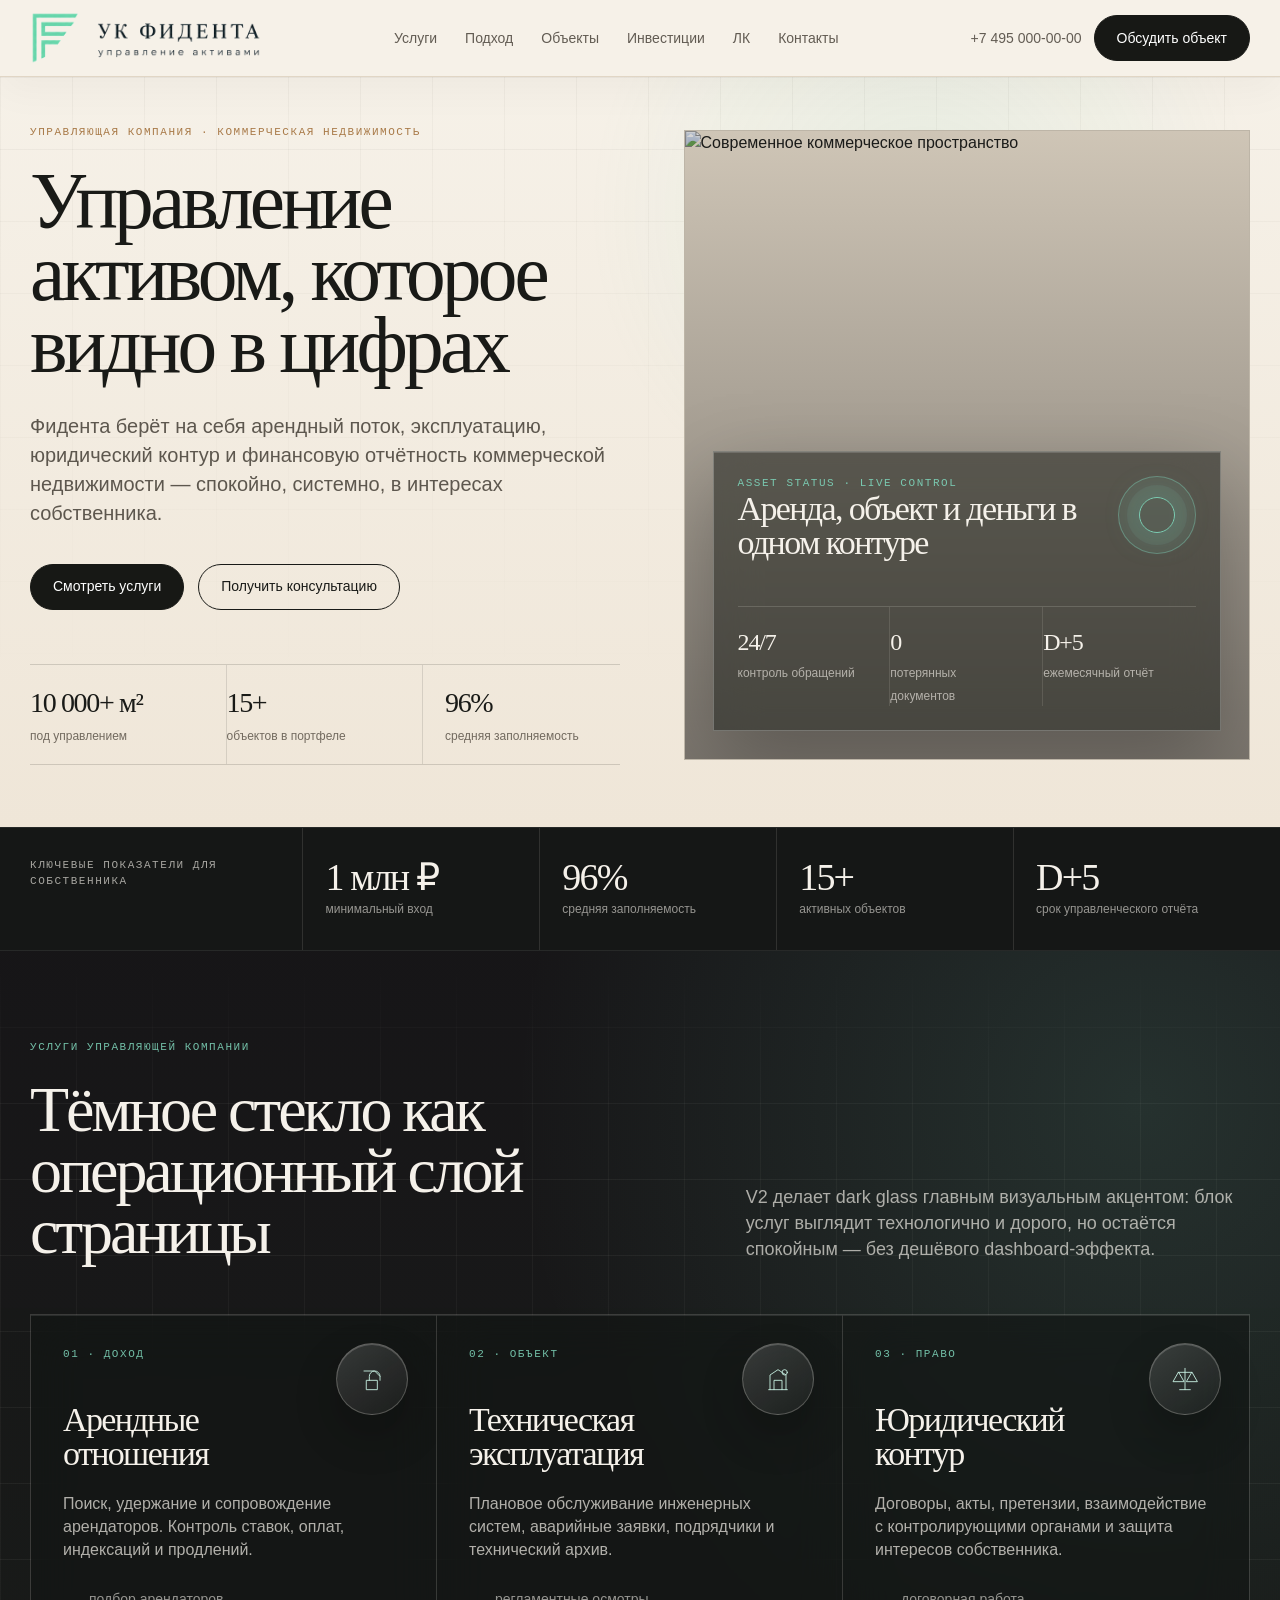
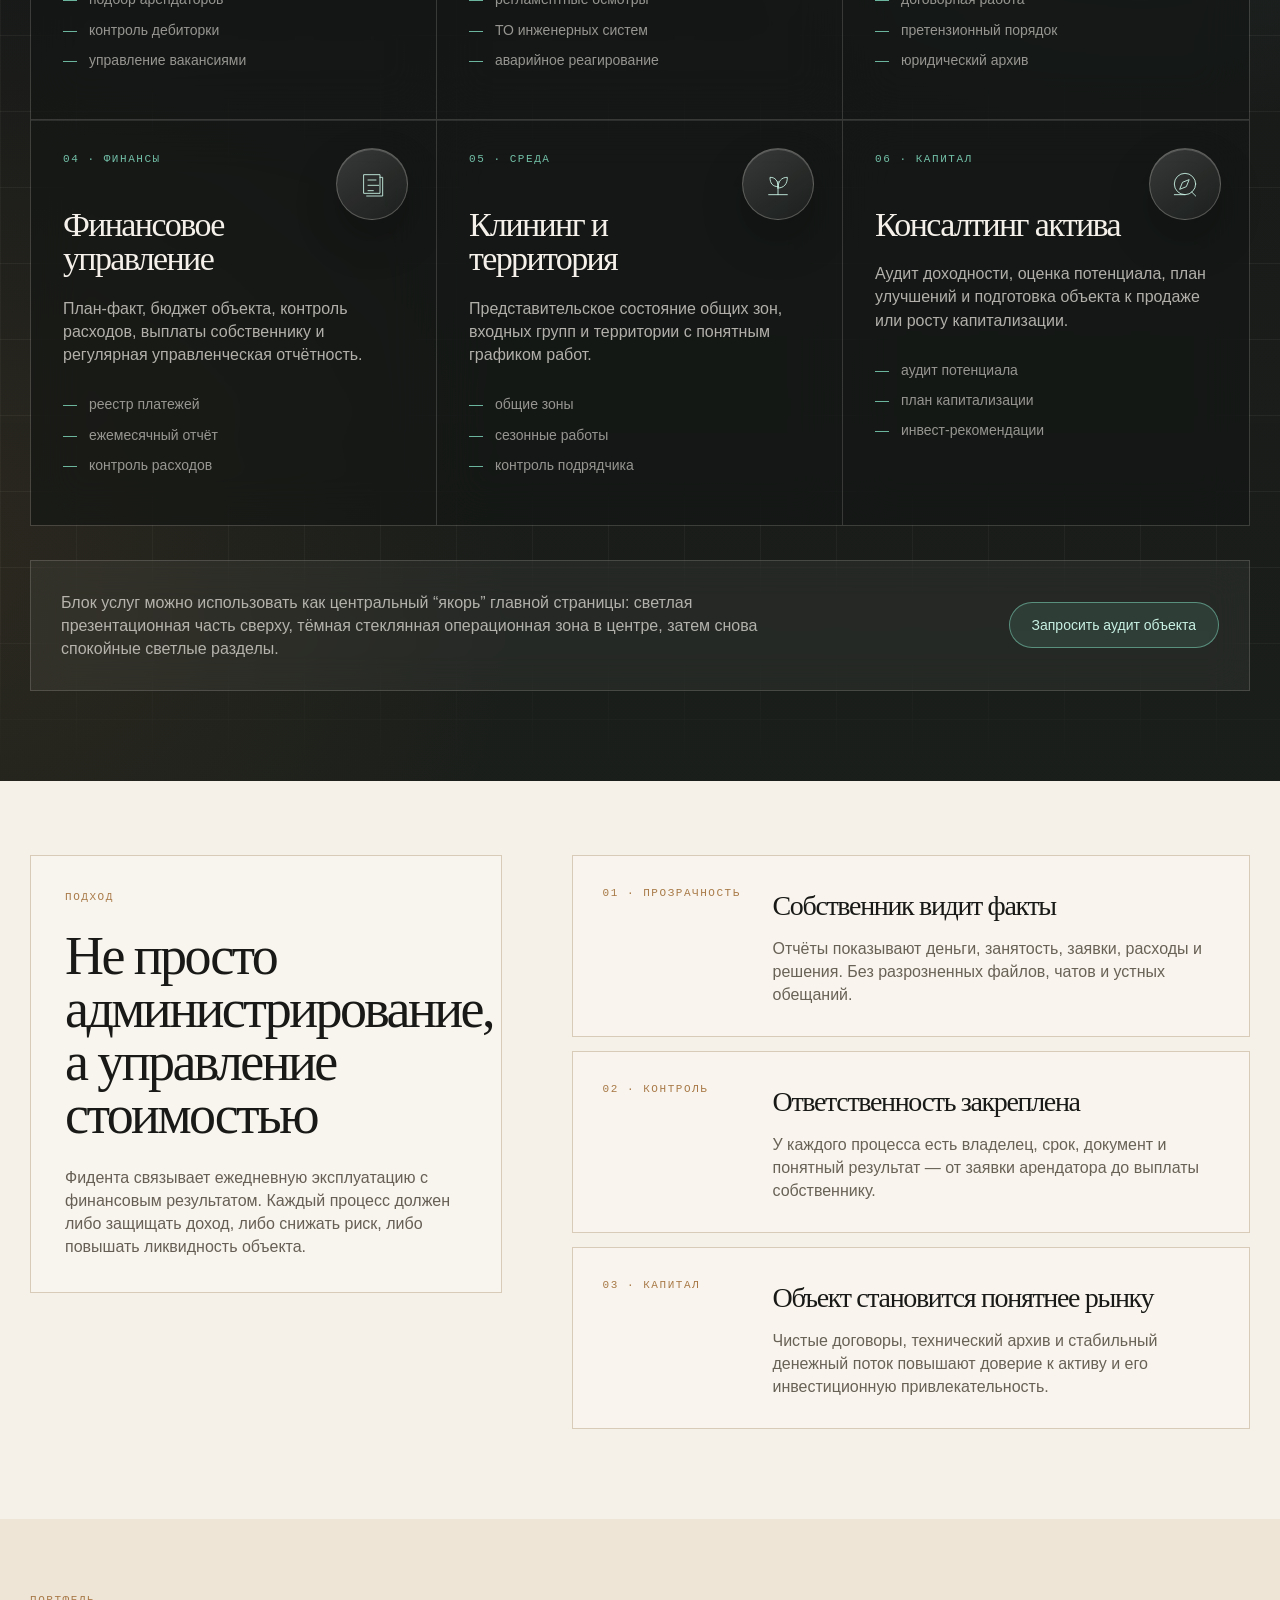
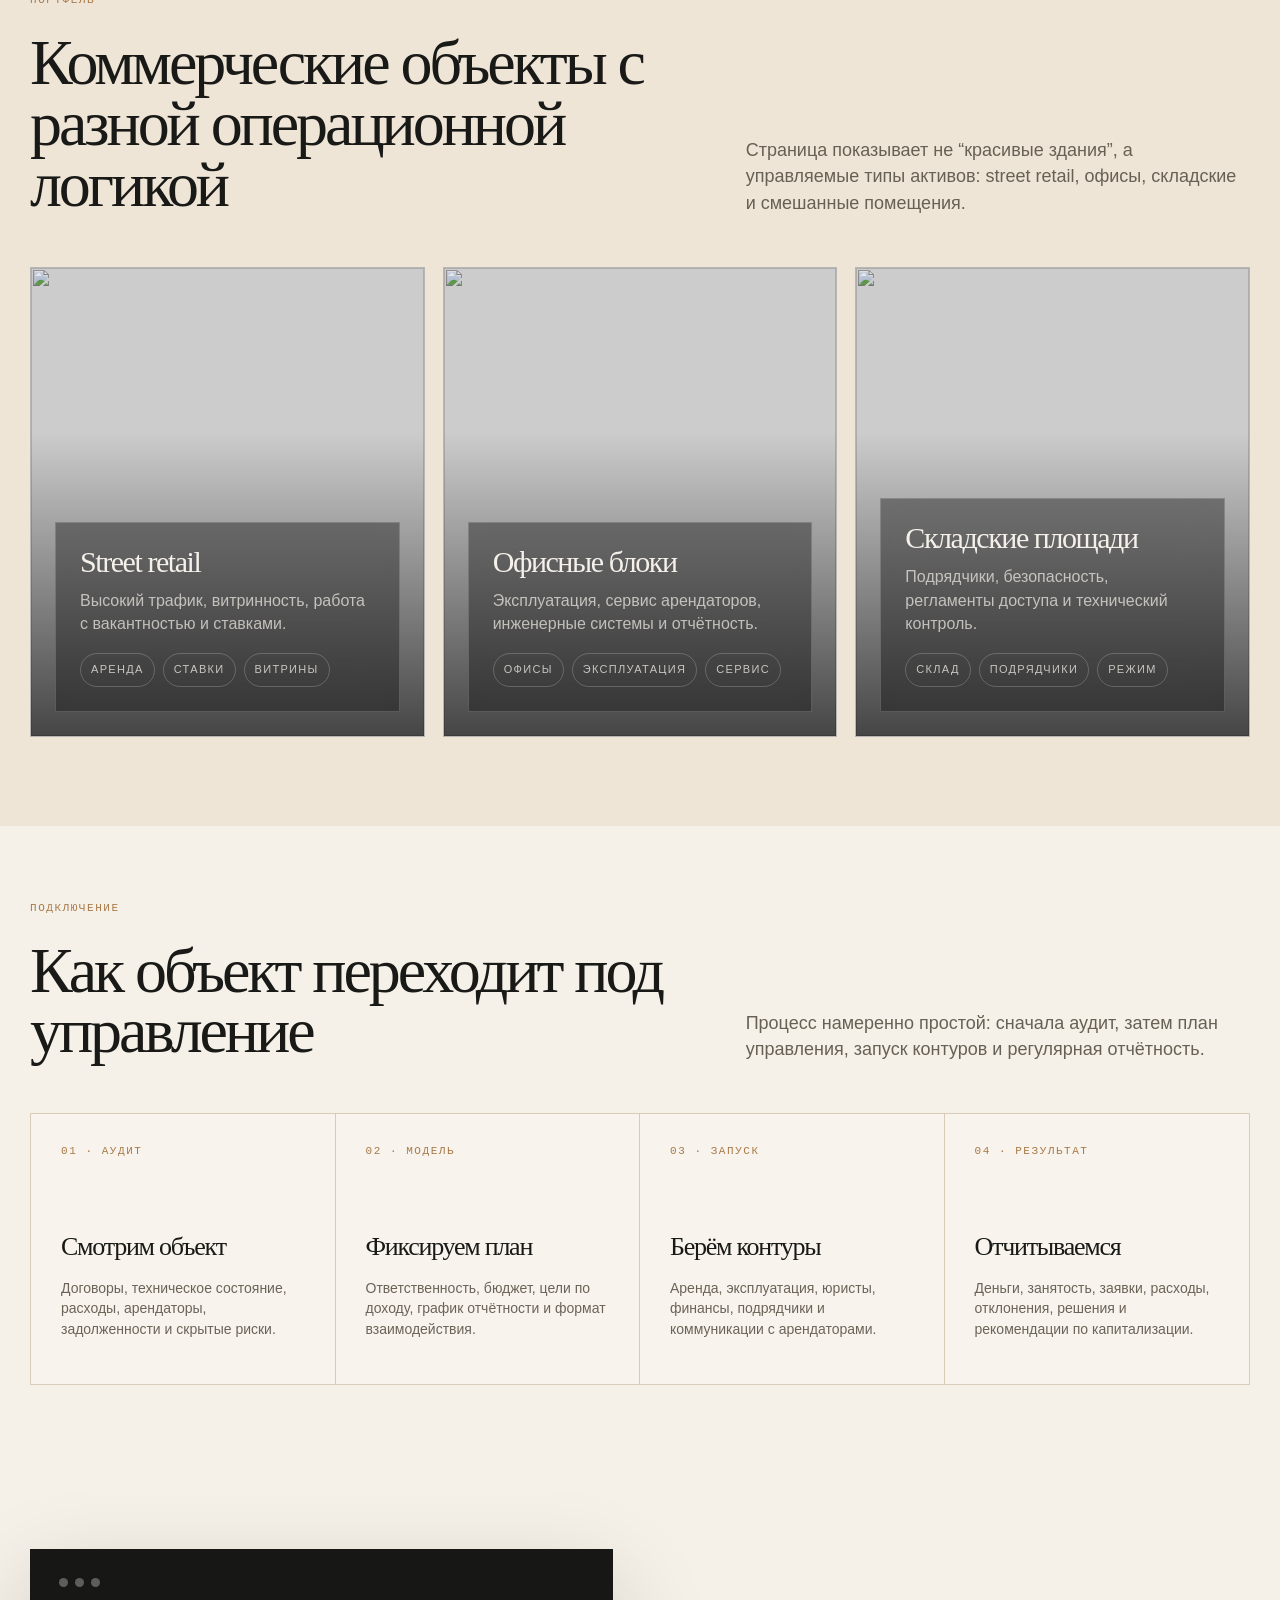
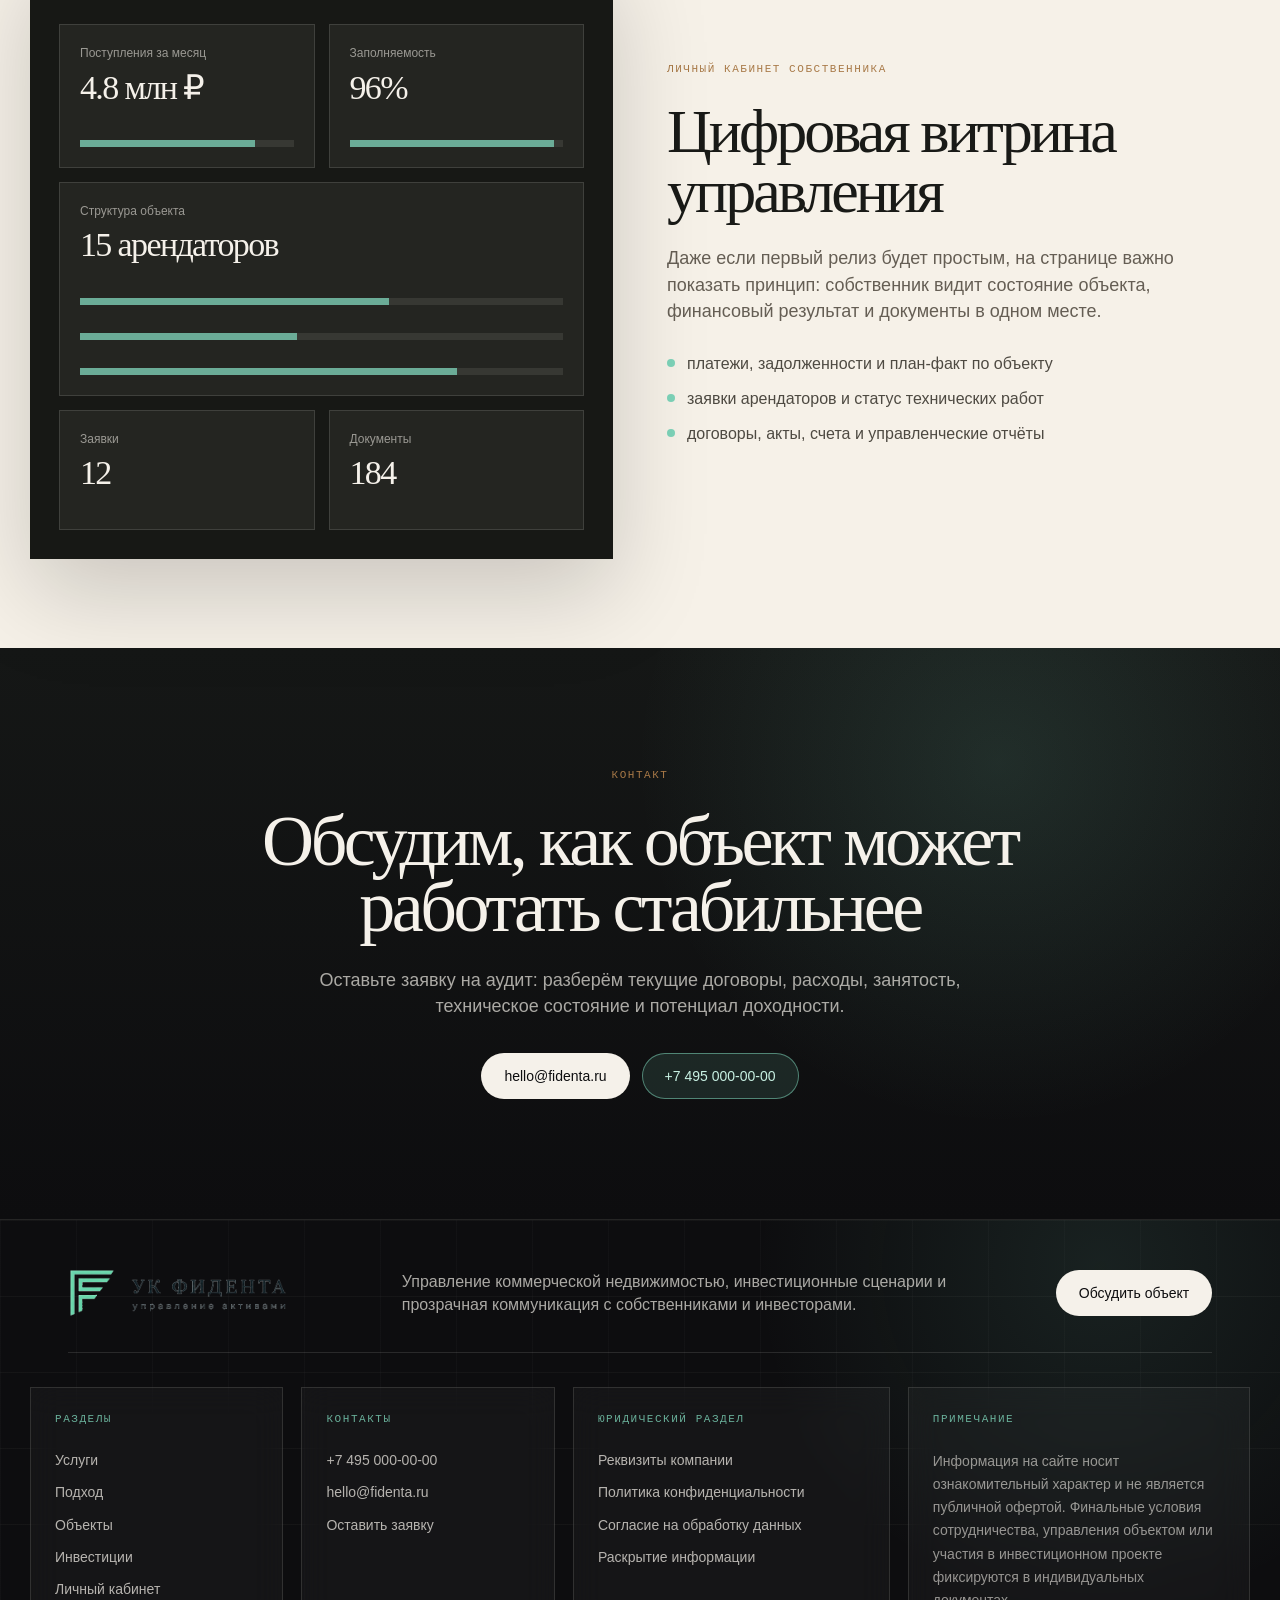
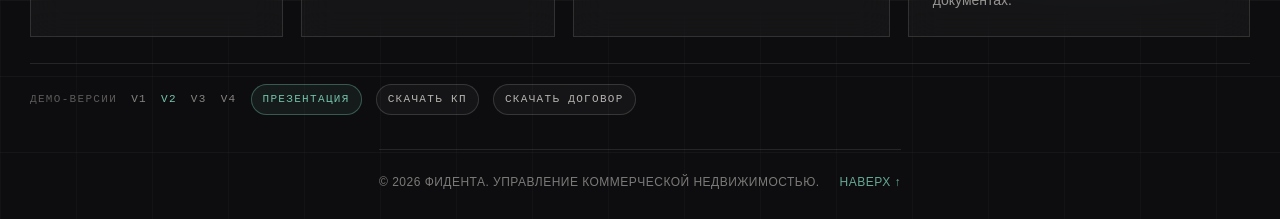
==== commit b599bca4: "Add files via upload" ====
--- a/index.html
+++ b/index.html
@@ -157,6 +157,68 @@
   .visual,.invest-visual{min-height:390px!important}
   .glass-panel,.deal-card{left:14px!important;right:14px!important;bottom:14px!important;padding:18px!important}
   .footer-col{padding:18px!important}
+}
+
+
+/* Demo footer navigation: versions, presentation, documents */
+.demo-footer-nav{
+  display:flex;
+  flex-wrap:wrap;
+  align-items:center;
+  gap:10px 14px;
+  padding-top:20px;
+  margin-top:-8px;
+  border-top:1px solid rgba(245,241,234,.1);
+  font-family:ui-monospace,SFMono-Regular,Menlo,Consolas,monospace;
+  font-size:11px;
+  line-height:1.2;
+  letter-spacing:.12em;
+  text-transform:uppercase;
+  color:rgba(245,241,234,.38);
+}
+.demo-footer-nav span{
+  color:rgba(245,241,234,.34);
+}
+.demo-footer-nav a{
+  color:rgba(245,241,234,.52);
+  text-decoration:none;
+  transition:.2s ease;
+}
+.demo-footer-nav a:hover{
+  color:var(--ivory);
+  transform:none;
+}
+.demo-footer-nav a.is-active{
+  color:rgba(125,211,184,.92);
+}
+.demo-footer-nav a.demo-footer-nav__main,
+.demo-footer-nav a.demo-footer-nav__download{
+  padding:8px 11px;
+  border:1px solid rgba(245,241,234,.15);
+  border-radius:999px;
+  color:rgba(245,241,234,.72);
+}
+.demo-footer-nav a.demo-footer-nav__main{
+  border-color:rgba(125,211,184,.34);
+  color:rgba(125,211,184,.9);
+  background:rgba(125,211,184,.07);
+}
+.demo-footer-nav a.demo-footer-nav__download{
+  background:rgba(255,255,255,.035);
+}
+.demo-footer-nav a.demo-footer-nav__download:hover,
+.demo-footer-nav a.demo-footer-nav__main:hover{
+  border-color:rgba(245,241,234,.34);
+}
+@media(max-width:620px){
+  .demo-footer-nav{
+    gap:9px 10px;
+    font-size:10px;
+  }
+  .demo-footer-nav a.demo-footer-nav__main,
+  .demo-footer-nav a.demo-footer-nav__download{
+    padding:7px 9px;
+  }
 }
 
 </style>
@@ -211,6 +273,18 @@
 <p>Информация на сайте носит ознакомительный характер и не является публичной офертой. Финальные условия сотрудничества, управления объектом или участия в инвестиционном проекте фиксируются в индивидуальных документах.</p>
 </div>
 </div>
+
+<div class="demo-footer-nav" aria-label="Демо-навигация по версиям и материалам">
+  <span>Демо-версии</span>
+  <a href="https://sweeded3.github.io/Fidenta0.1/">V1</a>
+  <a class="is-active" href="https://sweeded3.github.io/Fidenta0.2/">V2</a>
+  <a href="https://sweeded3.github.io/Fidenta0.3/">V3</a>
+  <a href="https://sweeded3.github.io/Fidenta0.4/">V4</a>
+  <a class="demo-footer-nav__main" href="presentation.html">Презентация</a>
+  <a class="demo-footer-nav__download" href="docs/fidenta-kp.pdf" download>Скачать КП</a>
+  <a class="demo-footer-nav__download" href="docs/fidenta-contract.pdf" download>Скачать договор</a>
+</div>
+
 <div class="footer-bottom">
 <span>© 2026 Фидента. Управление коммерческой недвижимостью.</span>
 <a href="#top">Наверх ↑</a>
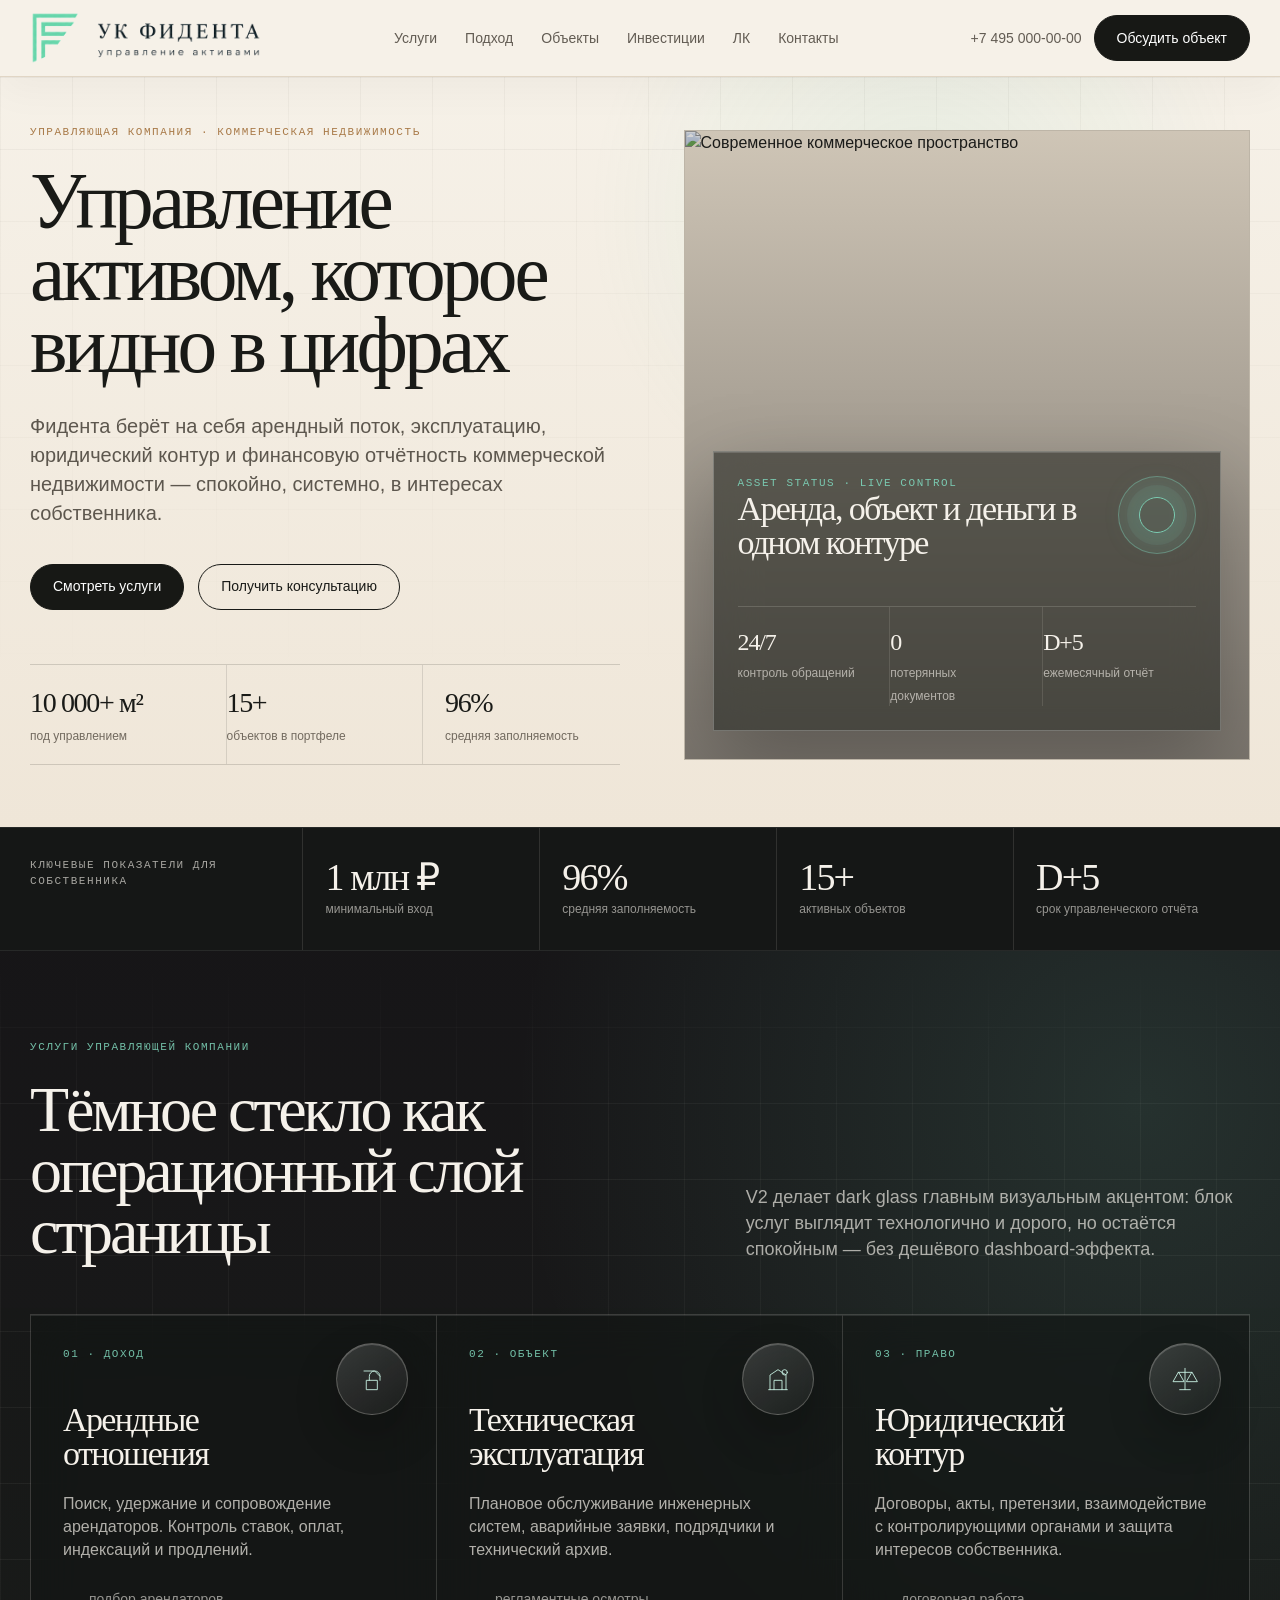
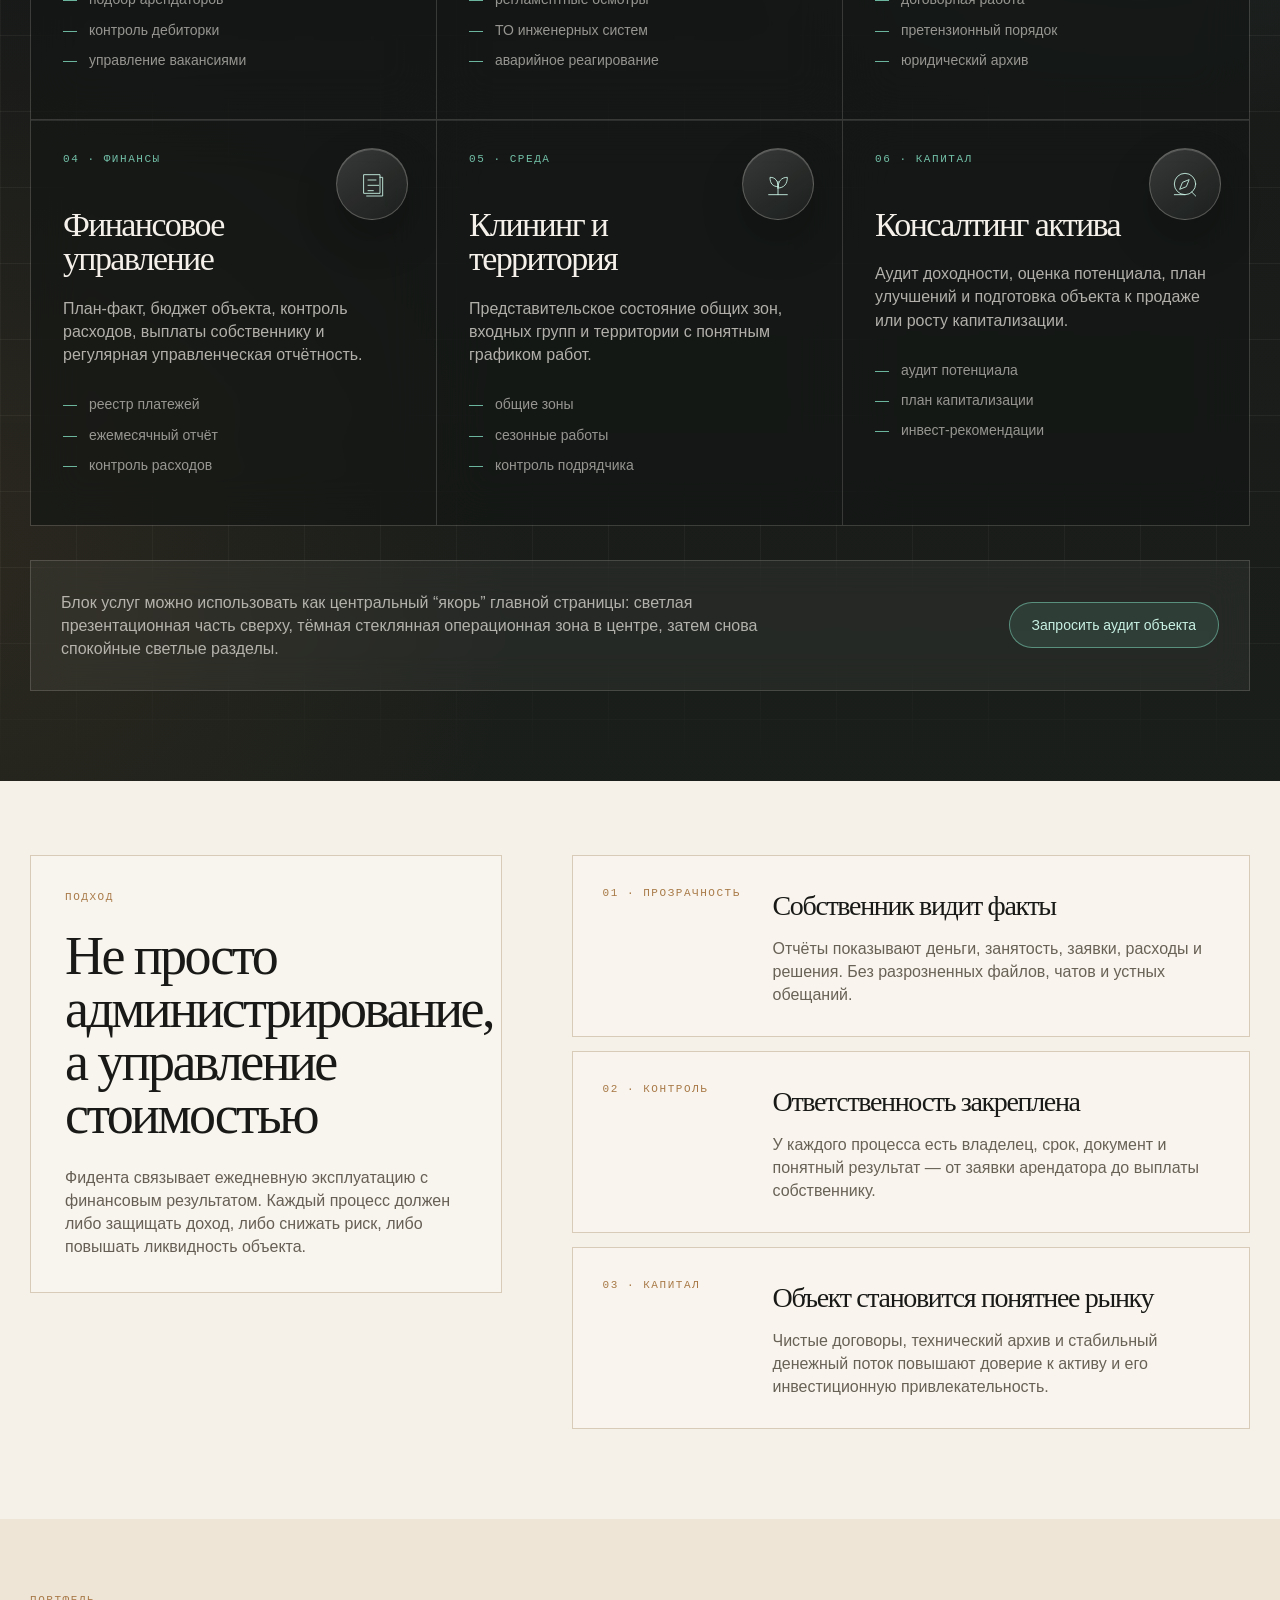
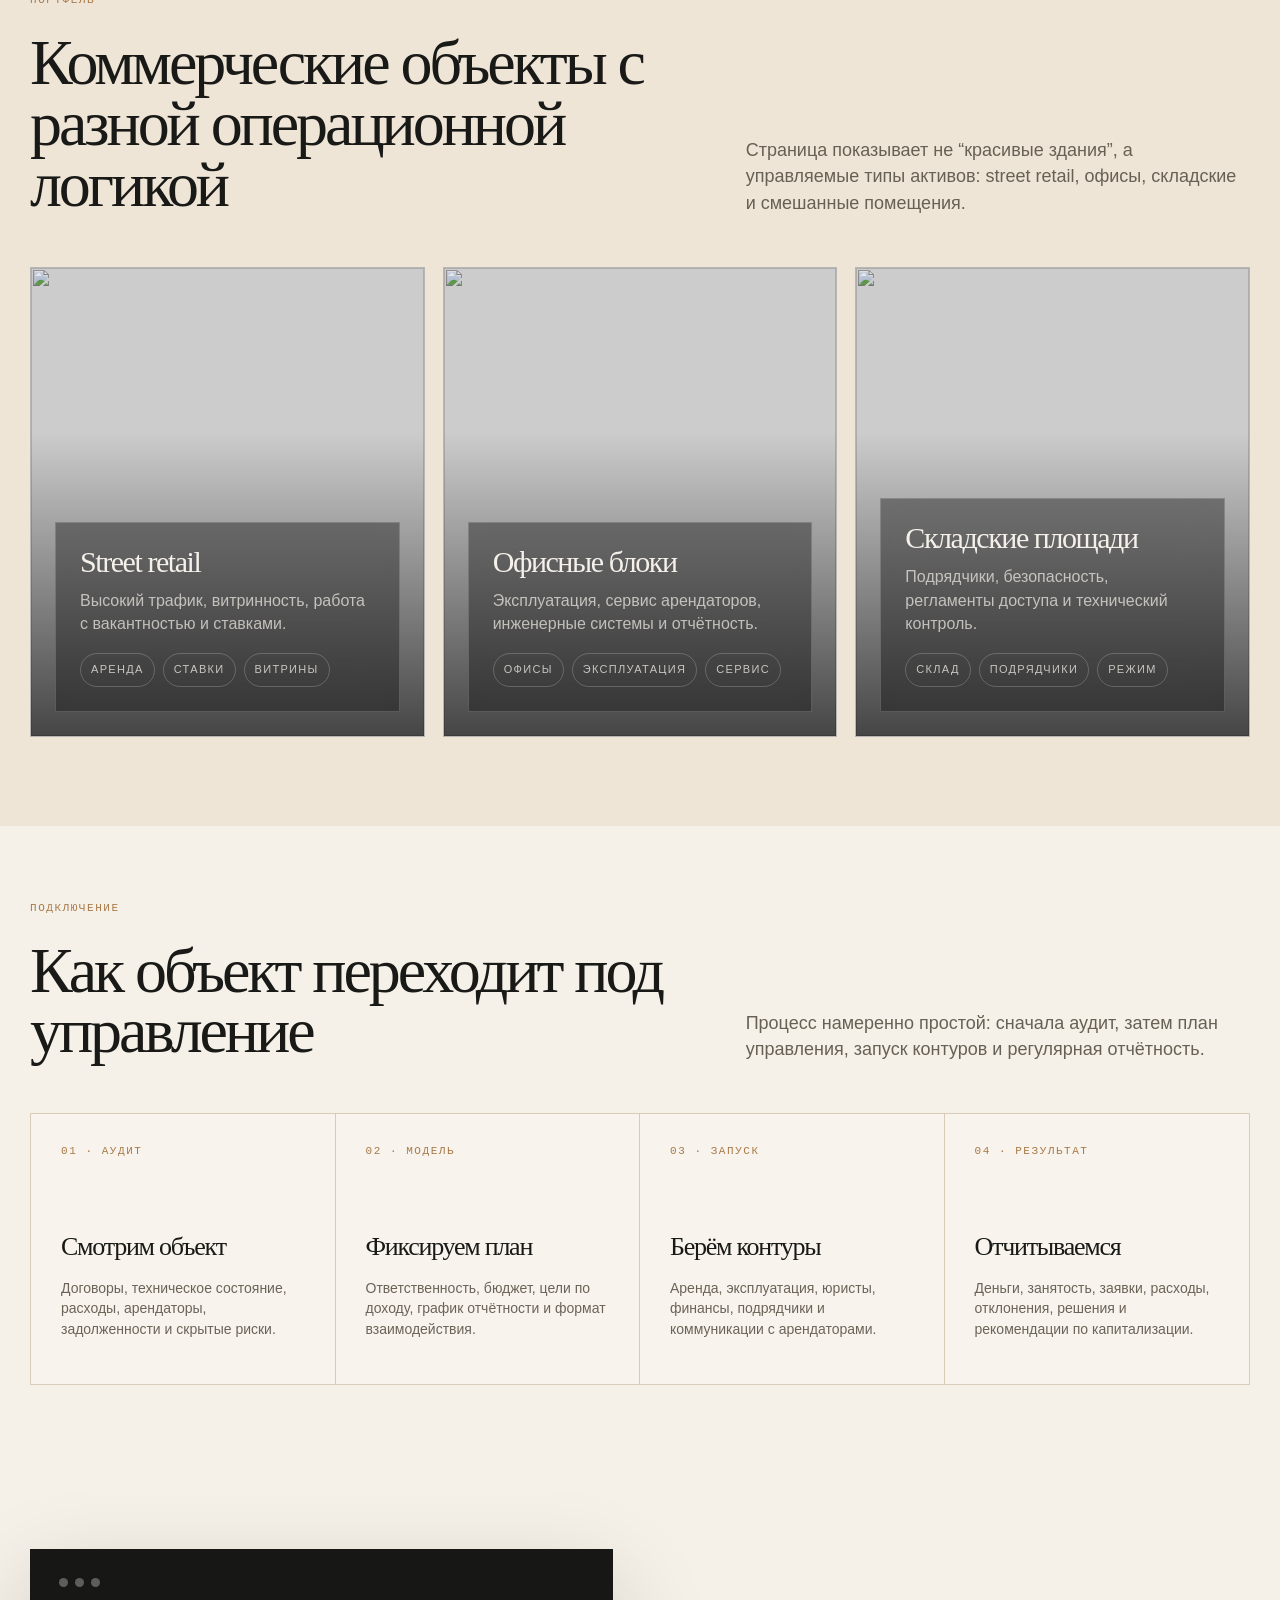
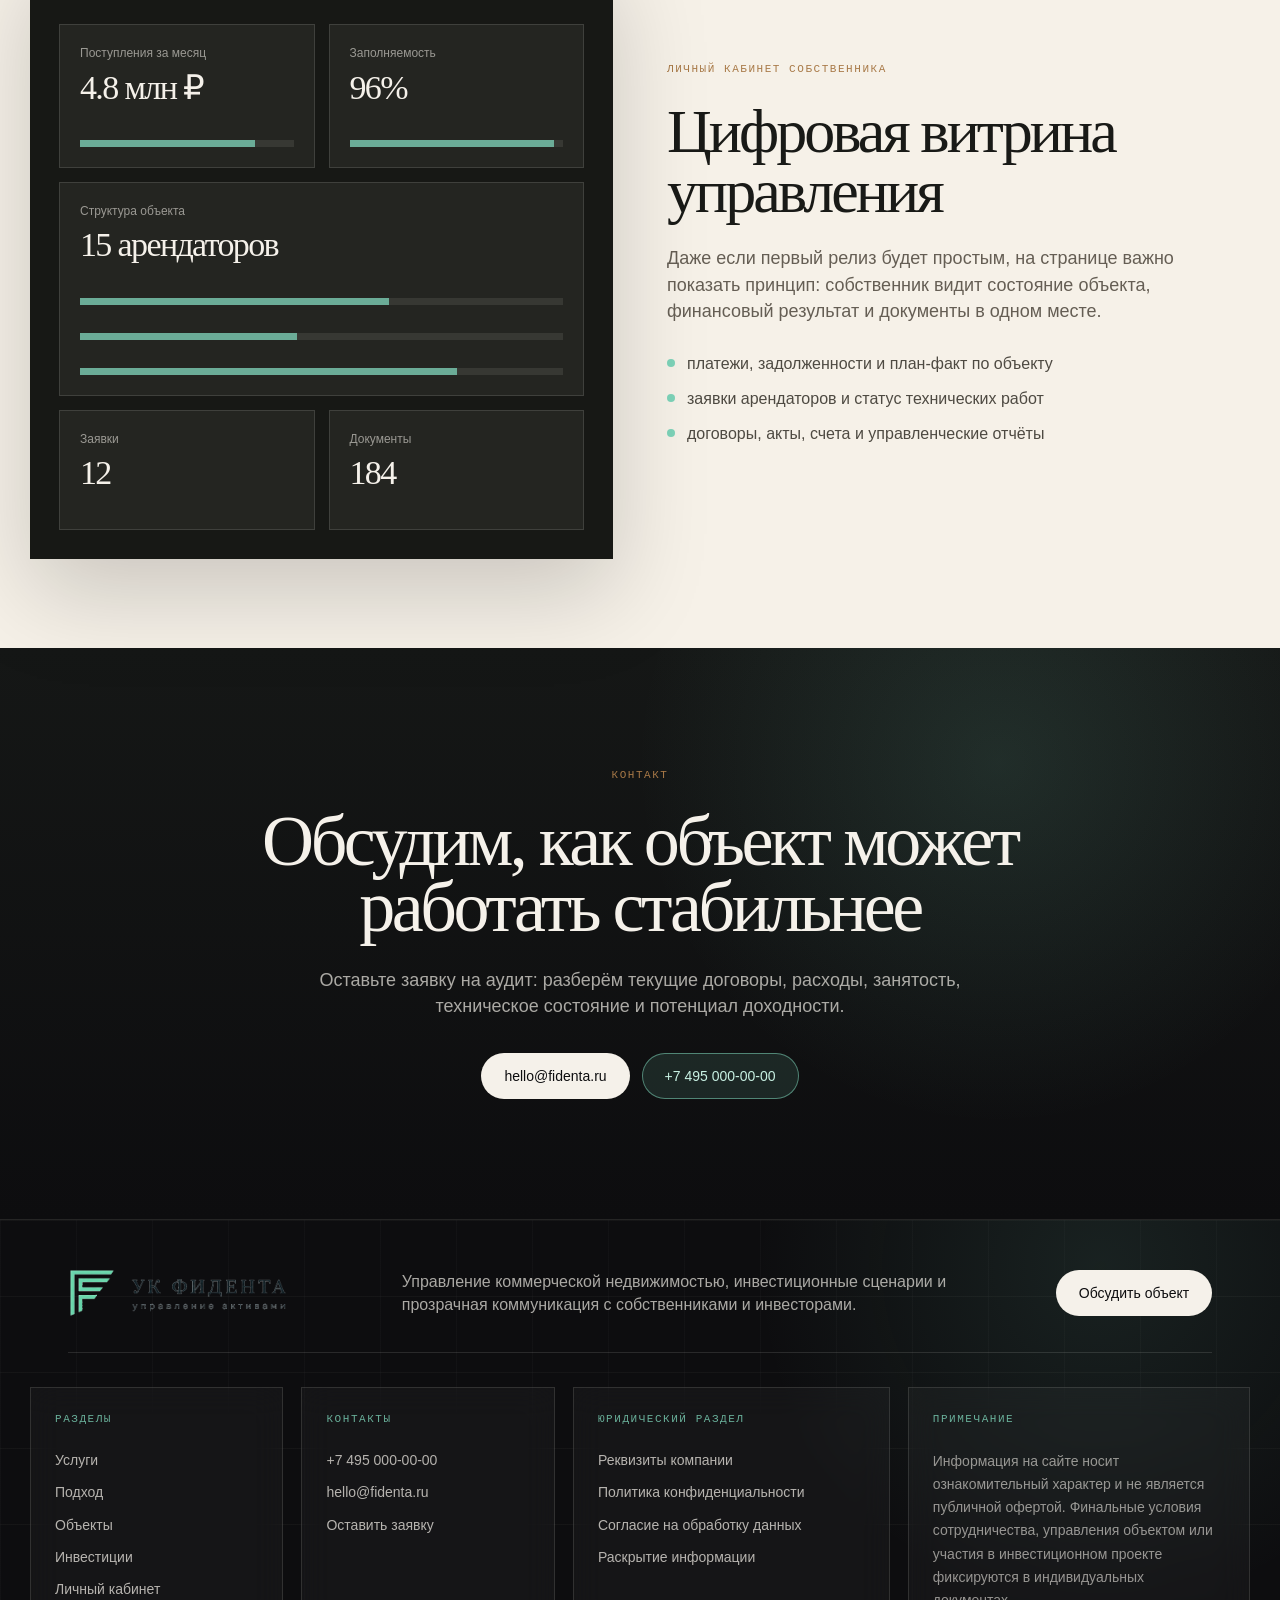
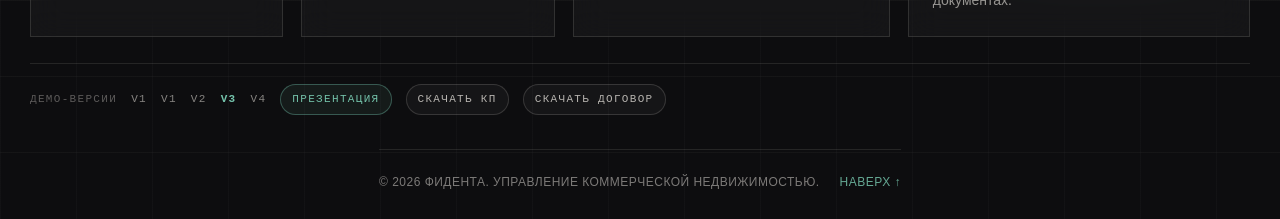
==== commit 334fa661: "Update version links in demo footer navigation" ====
--- a/index.html
+++ b/index.html
@@ -277,9 +277,10 @@
 <div class="demo-footer-nav" aria-label="Демо-навигация по версиям и материалам">
   <span>Демо-версии</span>
   <a href="https://sweeded3.github.io/Fidenta0.1/">V1</a>
-  <a class="is-active" href="https://sweeded3.github.io/Fidenta0.2/">V2</a>
-  <a href="https://sweeded3.github.io/Fidenta0.3/">V3</a>
-  <a href="https://sweeded3.github.io/Fidenta0.4/">V4</a>
+  <a href="https://sweeded3.github.io/Fidenta0.1/">V1</a>
+  <a href="https://sweeded3.github.io/Fidentav0.2/">V2</a>
+  <a class="is-active" href="https://sweeded3.github.io/Fidentav0.3/" aria-current="page">V3</a>
+  <a href="https://sweeded3.github.io/Fidentav0.4/">V4</a>
   <a class="demo-footer-nav__main" href="presentation.html">Презентация</a>
   <a class="demo-footer-nav__download" href="docs/fidenta-kp.pdf" download>Скачать КП</a>
   <a class="demo-footer-nav__download" href="docs/fidenta-contract.pdf" download>Скачать договор</a>
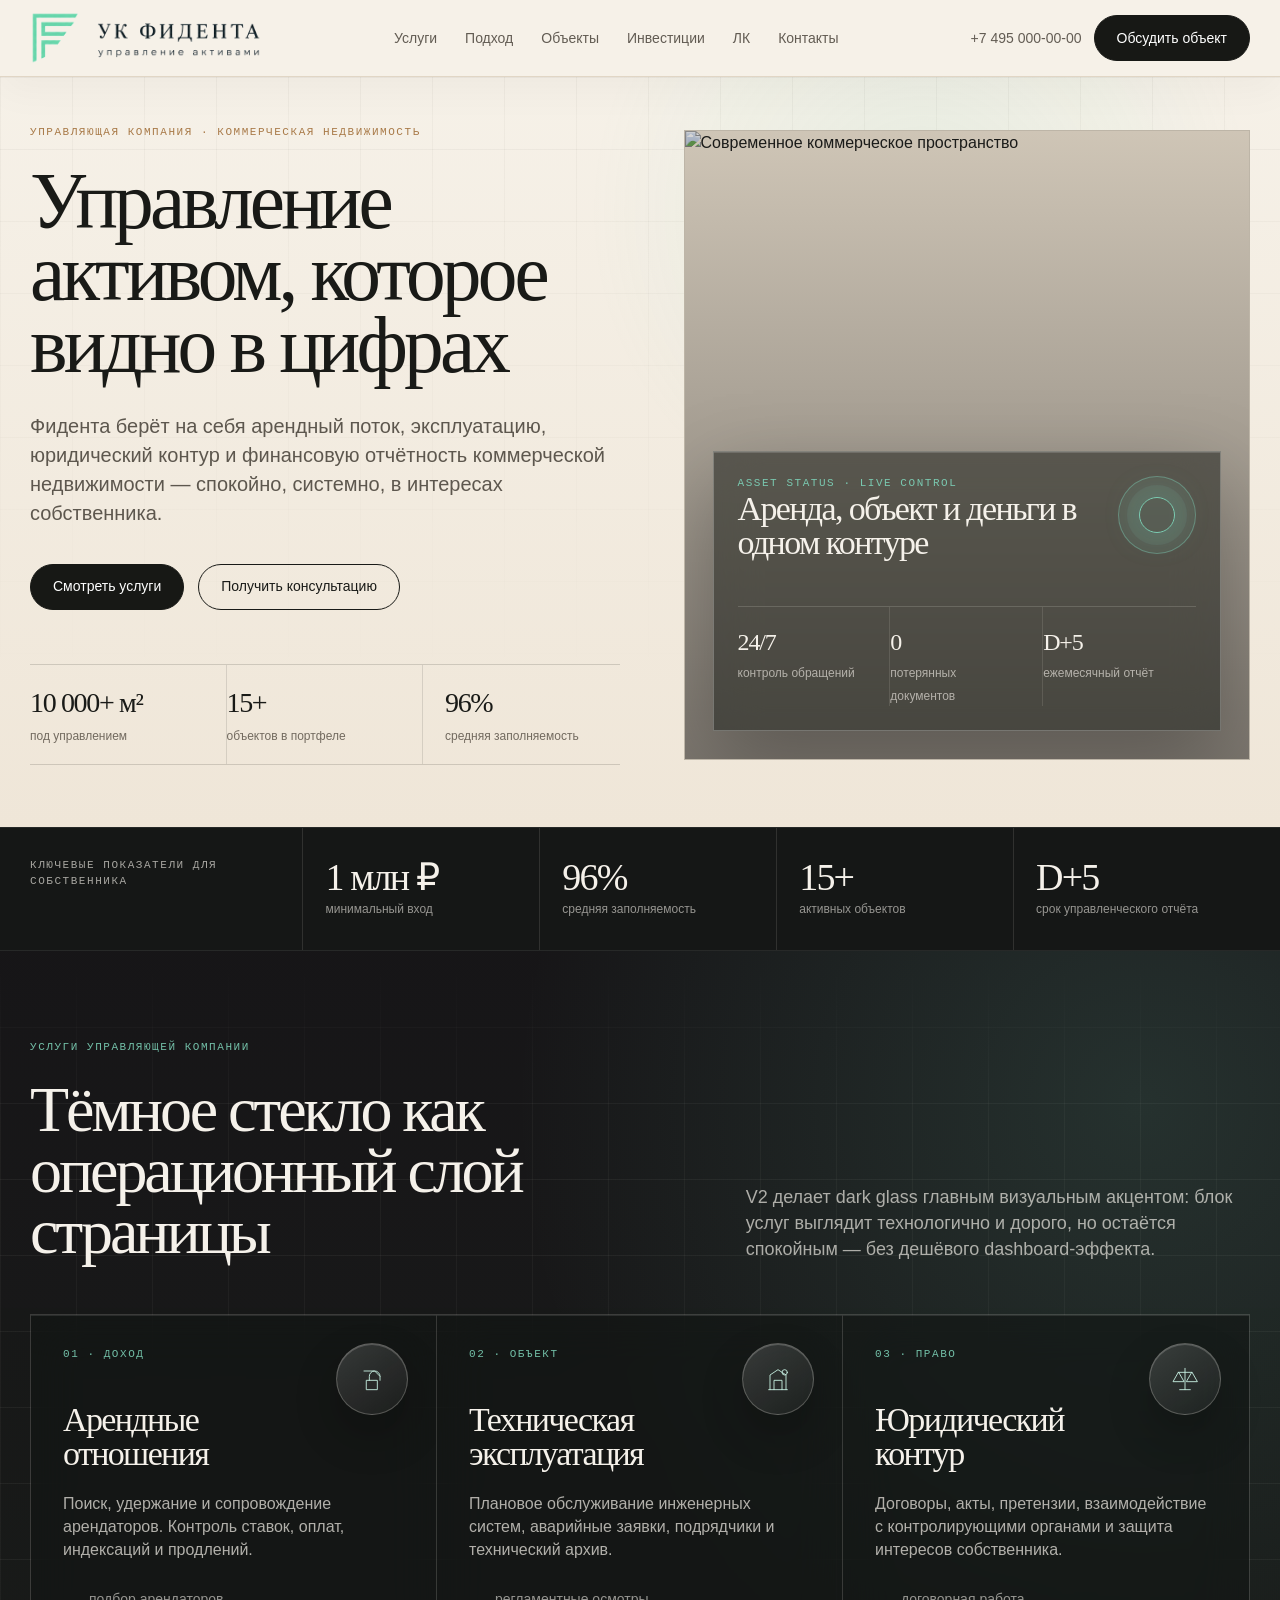
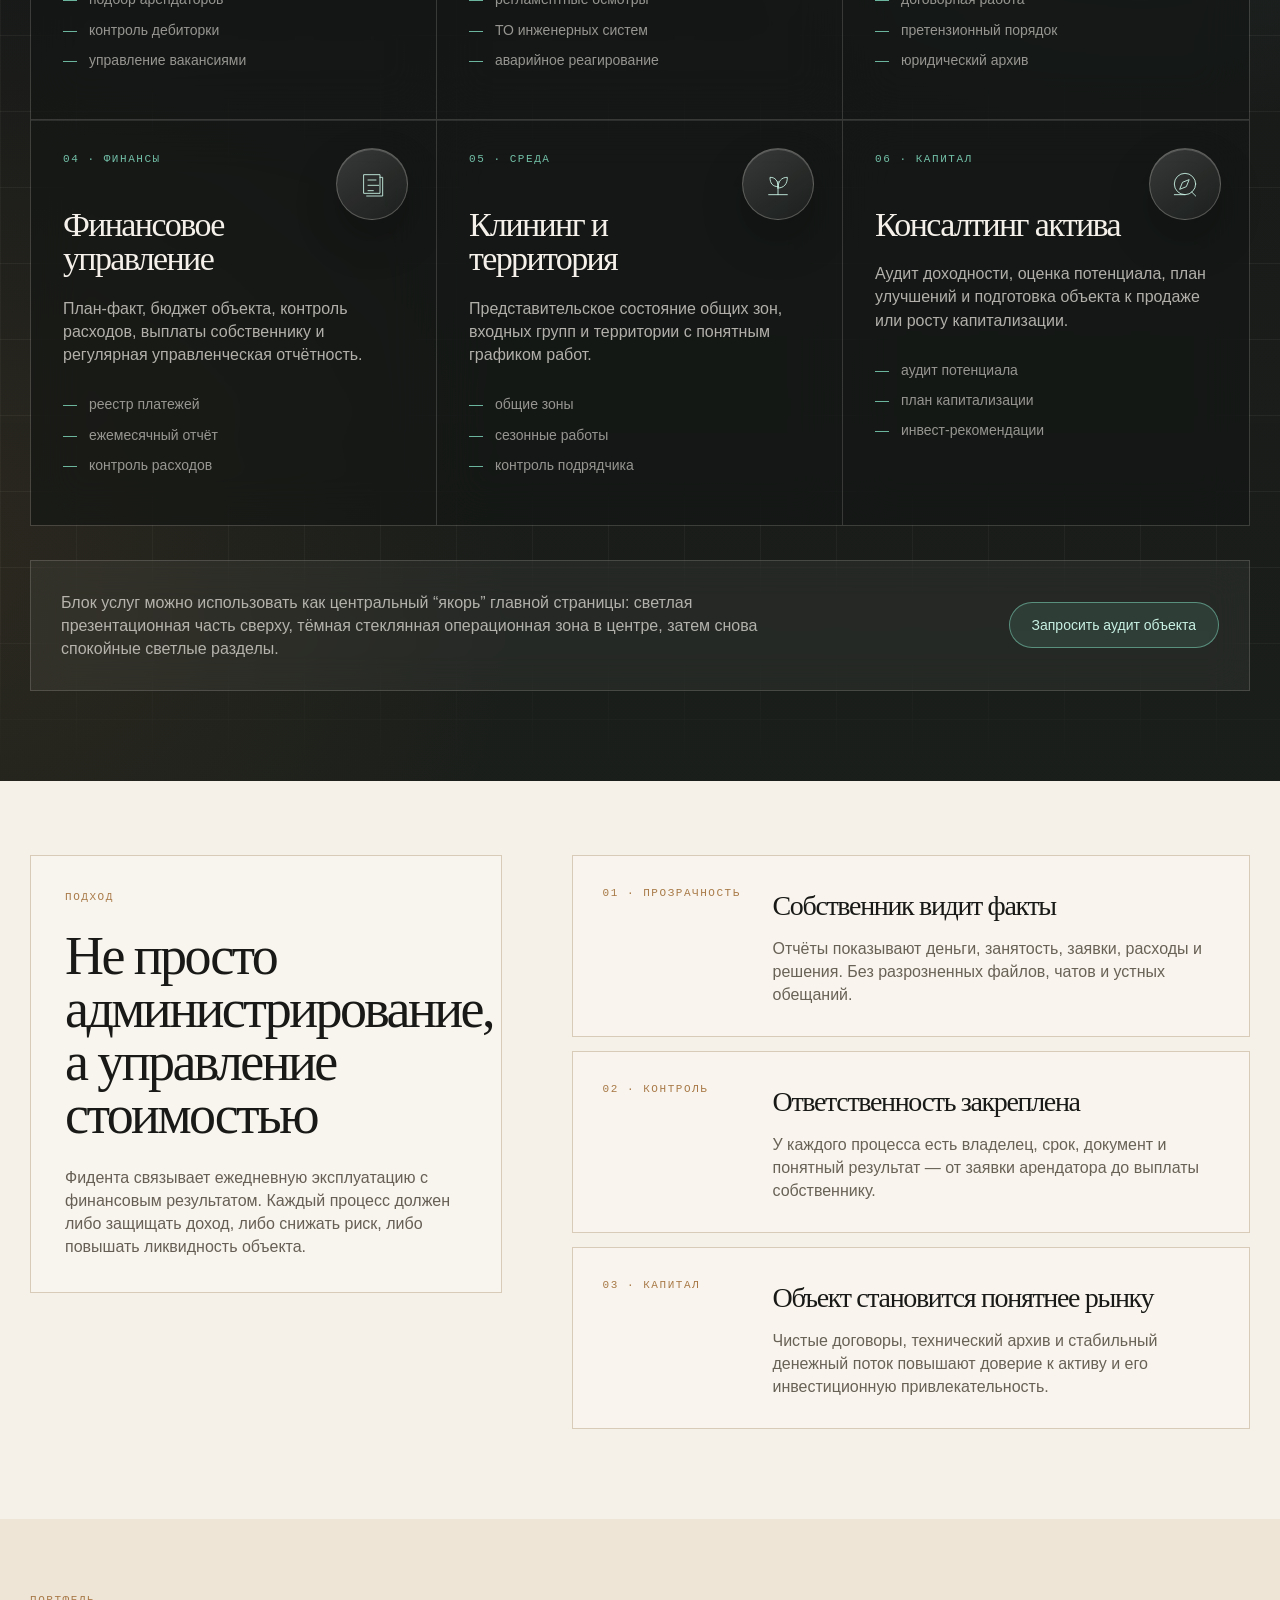
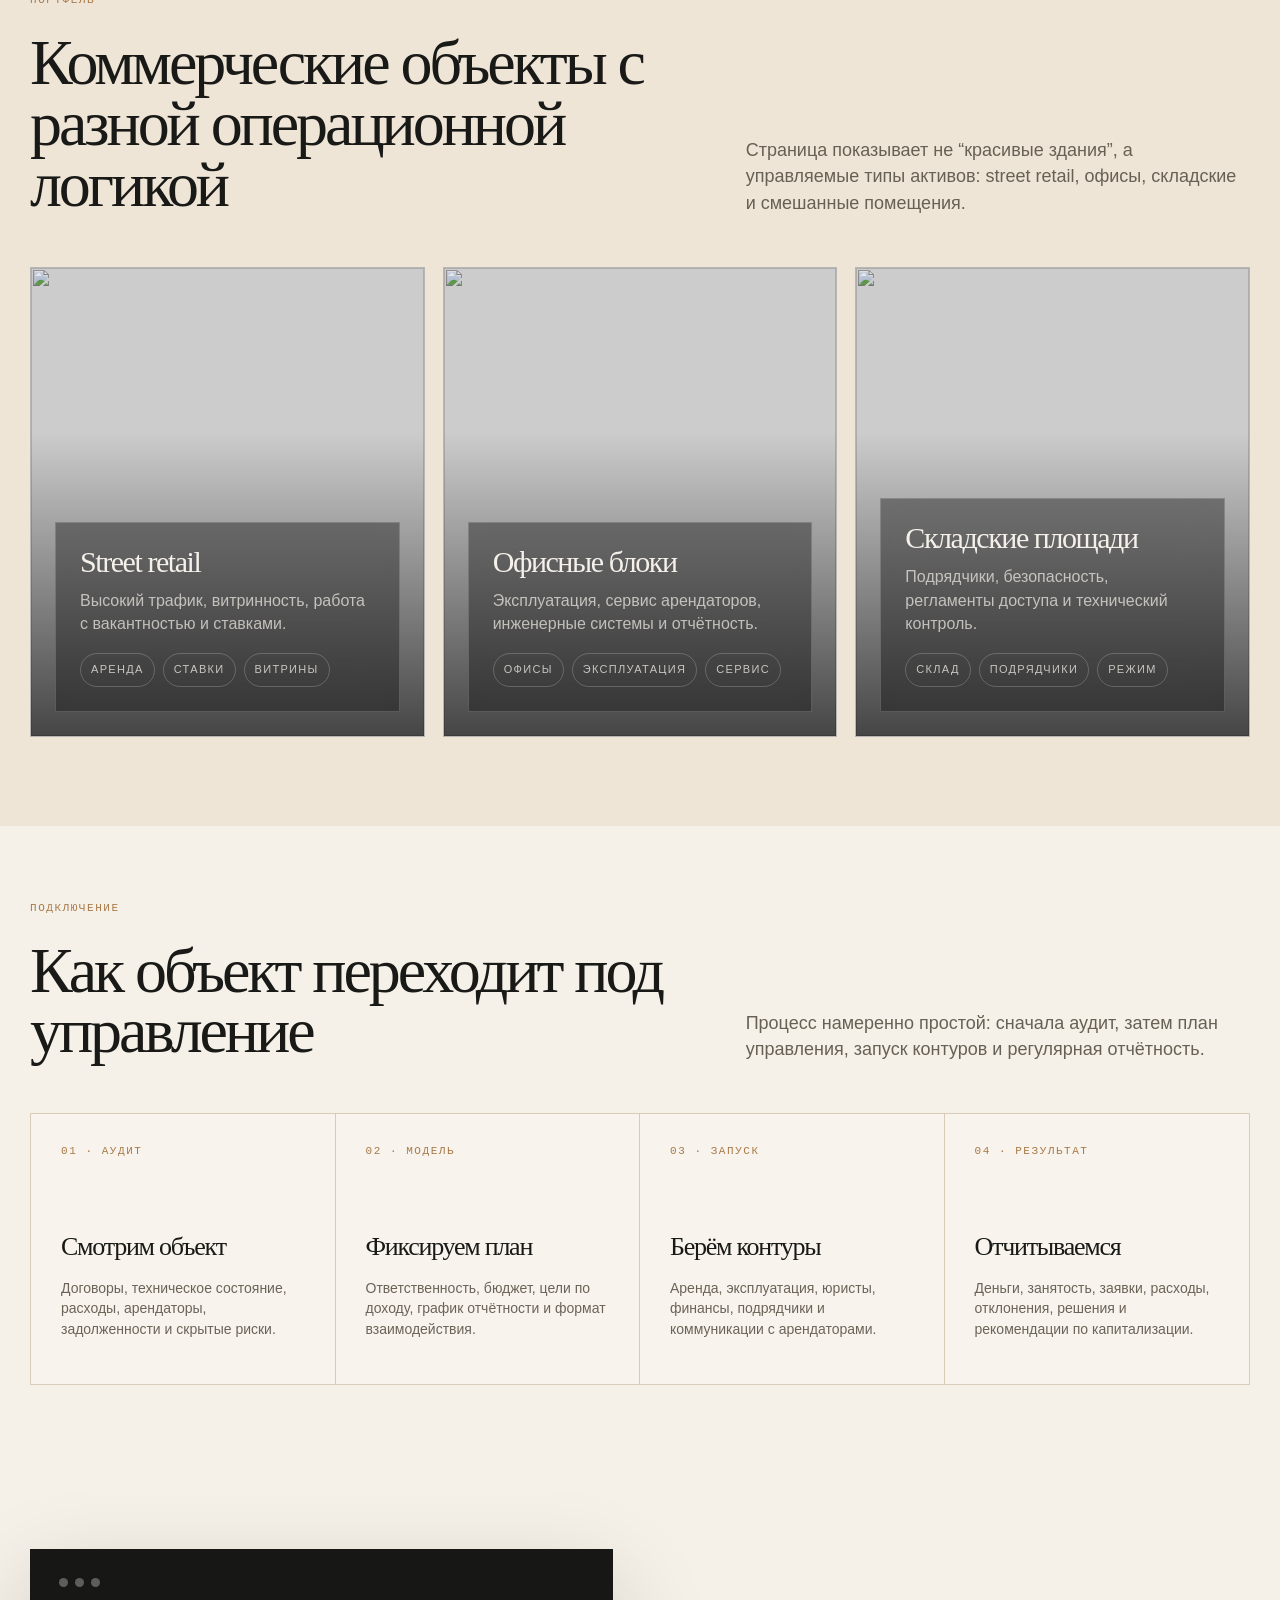
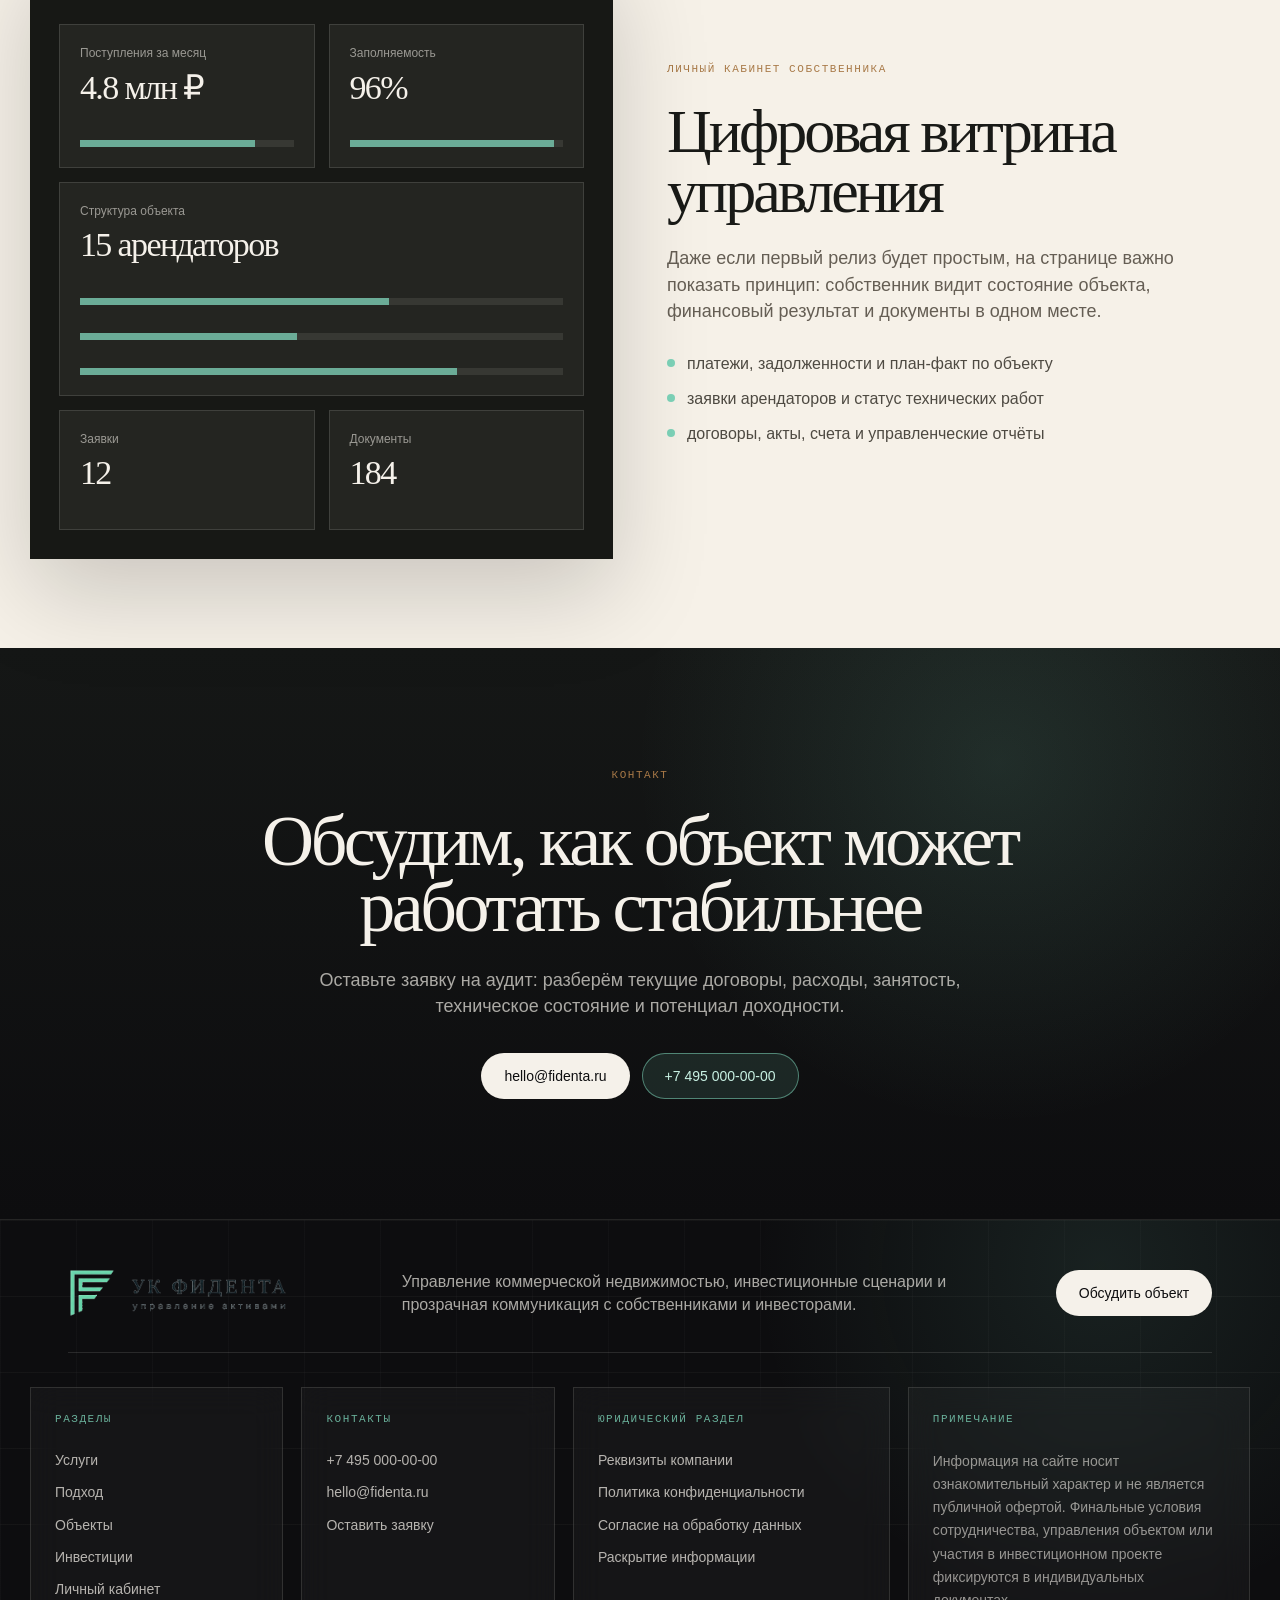
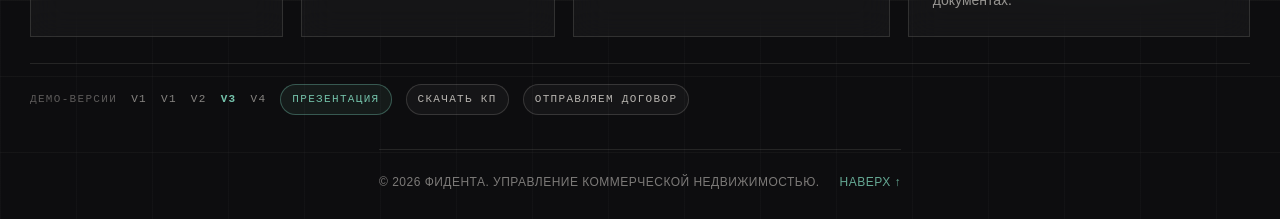
==== commit 188f1196: "Update footer links to DOCX files" ====
--- a/index.html
+++ b/index.html
@@ -282,8 +282,8 @@
   <a class="is-active" href="https://sweeded3.github.io/Fidentav0.3/" aria-current="page">V3</a>
   <a href="https://sweeded3.github.io/Fidentav0.4/">V4</a>
   <a class="demo-footer-nav__main" href="presentation.html">Презентация</a>
-  <a class="demo-footer-nav__download" href="docs/fidenta-kp.pdf" download>Скачать КП</a>
-  <a class="demo-footer-nav__download" href="docs/fidenta-contract.pdf" download>Скачать договор</a>
+  <a class="demo-footer-nav__download" href="docs/fidenta-kp.docx" download>Скачать КП</a>
+  <a class="demo-footer-nav__download" href="docs/fidenta-contract.docx" download>Отправляем договор</a>
 </div>
 
 <div class="footer-bottom">
